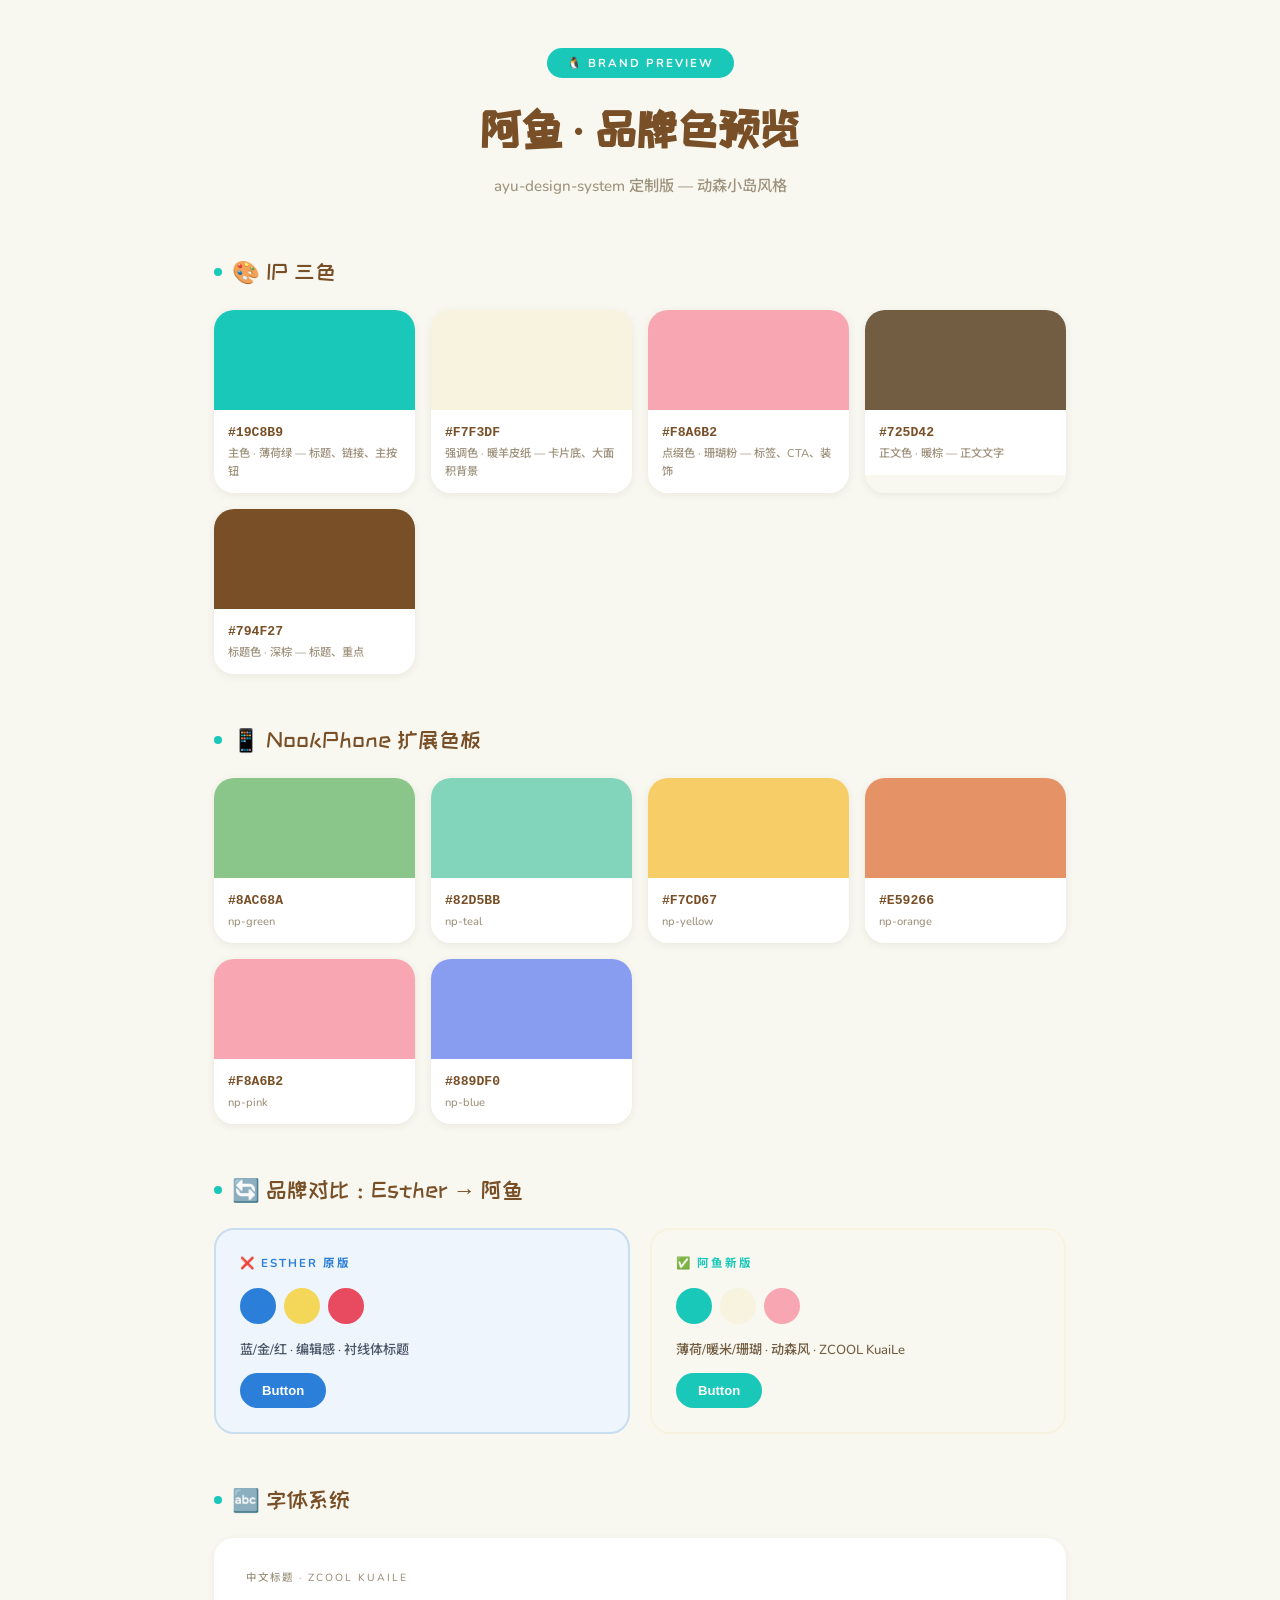
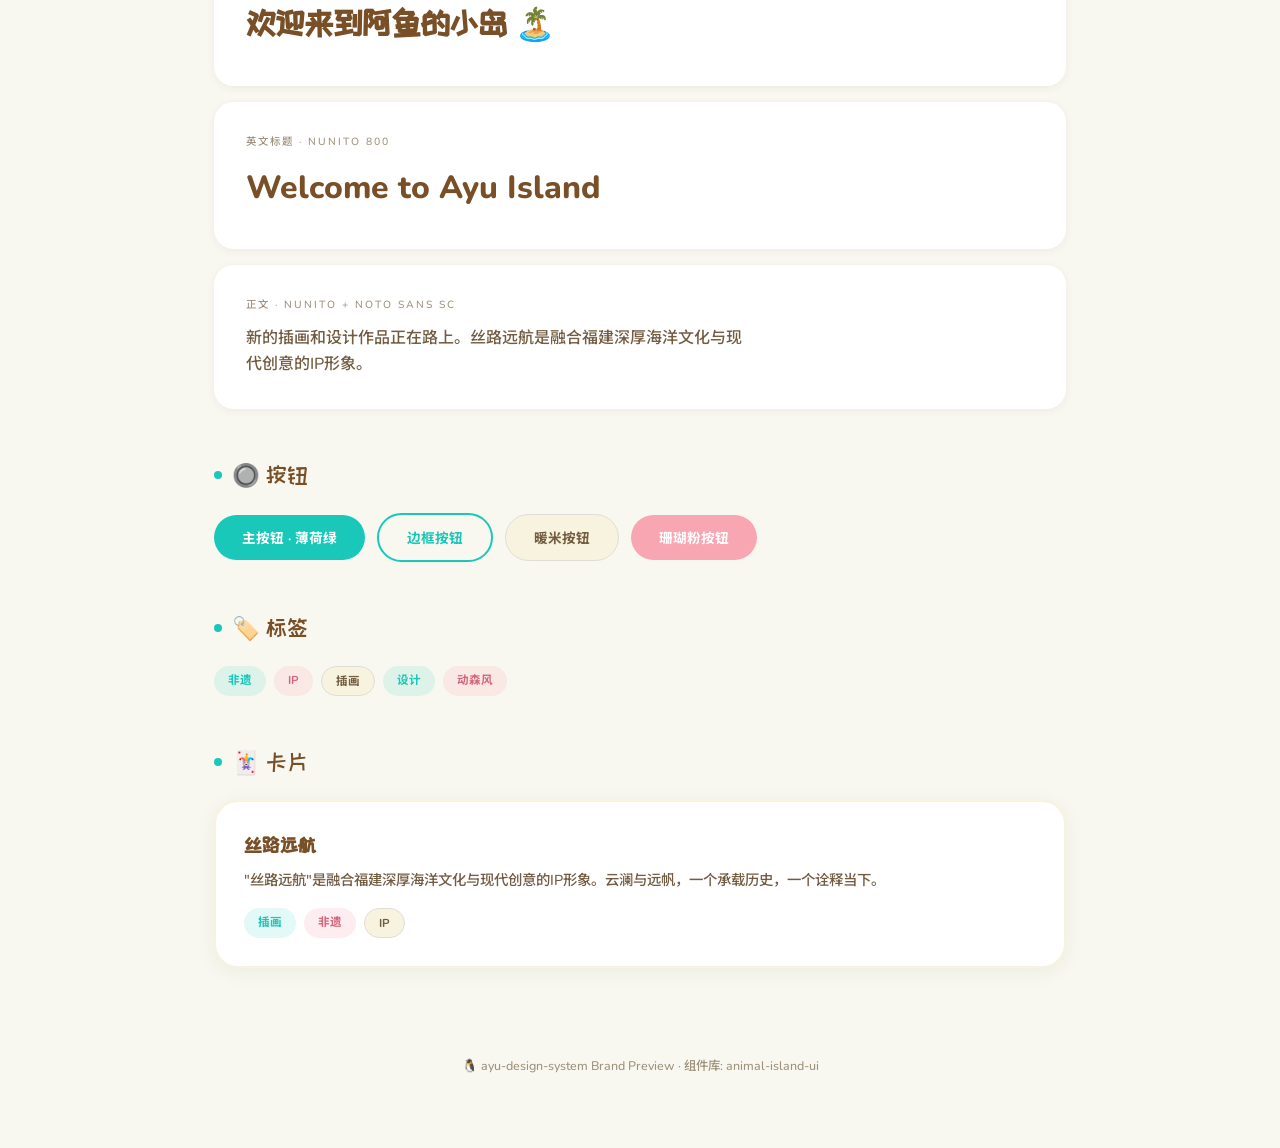
==== ayu-brand-preview/index.html @ a0981535 "ayu brand preview" ====
<!DOCTYPE html>
<html lang="zh-CN">
<head>
<meta charset="UTF-8">
<meta name="viewport" content="width=device-width, initial-scale=1.0">
<title>阿鱼 Brand Preview — 品牌色预览</title>
<style>
@import url('https://fonts.googleapis.com/css2?family=Nunito:wght@400;600;700;800;900&family=Noto+Sans+SC:wght@400;500;700&family=ZCOOL+KuaiLe&display=swap');

* { margin: 0; padding: 0; box-sizing: border-box; }

:root {
  --ayu-mint: #19c8b9;
  --ayu-warm: #f7f3df;
  --ayu-coral: #f8a6b2;
  --ayu-ink: #725d42;
  --ayu-dark: #794f27;
  --ayu-muted: #9f927d;
  --ayu-bg: #f8f8f0;
  
  --np-green: #8ac68a;
  --np-teal: #82d5bb;
  --np-yellow: #f7cd67;
  --np-orange: #e59266;
  --np-pink: #f8a6b2;
  --np-blue: #889df0;
}

body {
  font-family: Nunito, 'Noto Sans SC', sans-serif;
  background: var(--ayu-bg);
  color: var(--ayu-ink);
  font-weight: 500;
  line-height: 1.6;
}

.container {
  max-width: 900px;
  margin: 0 auto;
  padding: 48px 24px;
}

/* Header */
.preview-header {
  text-align: center;
  margin-bottom: 56px;
}
.preview-badge {
  display: inline-block;
  background: var(--ayu-mint);
  color: #fff;
  font-size: 0.72rem;
  font-weight: 700;
  letter-spacing: 2px;
  padding: 6px 20px;
  border-radius: 50px;
  margin-bottom: 16px;
}
.preview-header h1 {
  font-family: 'ZCOOL KuaiLe', cursive;
  font-size: clamp(2rem, 5vw, 2.8rem);
  color: var(--ayu-dark);
  margin-bottom: 8px;
}
.preview-header .sub {
  font-size: 0.95rem;
  color: var(--ayu-muted);
}

/* Section */
.section {
  margin-bottom: 48px;
}
.section-title {
  font-family: 'ZCOOL KuaiLe', cursive;
  font-size: 1.4rem;
  color: var(--ayu-dark);
  margin-bottom: 20px;
  display: flex;
  align-items: center;
  gap: 10px;
}
.section-title::before {
  content: '';
  display: inline-block;
  width: 8px; height: 8px;
  background: var(--ayu-mint);
  border-radius: 50%;
}

/* Color Swatches */
.swatch-grid {
  display: grid;
  grid-template-columns: repeat(auto-fill, minmax(180px, 1fr));
  gap: 16px;
}
.swatch {
  border-radius: 20px;
  overflow: hidden;
  box-shadow: 0 2px 8px rgba(61,52,40,0.08);
}
.swatch-color {
  height: 100px;
  display: flex;
  align-items: flex-end;
  padding: 14px;
}
.swatch-info {
  background: #fff;
  padding: 12px 14px;
  font-size: 0.78rem;
}
.swatch-info .hex {
  font-weight: 700;
  font-family: 'Fira Code', monospace;
  font-size: 0.82rem;
  color: var(--ayu-dark);
}
.swatch-info .role {
  color: var(--ayu-muted);
  font-size: 0.7rem;
  margin-top: 2px;
}

/* Typography */
.type-sample {
  background: #fff;
  border-radius: 20px;
  padding: 32px;
  box-shadow: 0 2px 8px rgba(61,52,40,0.06);
  margin-bottom: 16px;
}
.type-sample h2 {
  font-family: 'ZCOOL KuaiLe', cursive;
  font-size: 2rem;
  color: var(--ayu-dark);
  margin-bottom: 4px;
}
.type-sample .label {
  font-size: 0.65rem;
  color: var(--ayu-muted);
  letter-spacing: 2px;
  text-transform: uppercase;
  margin-bottom: 12px;
}
.type-sample p {
  font-size: 1rem;
  color: var(--ayu-ink);
  max-width: 500px;
}

/* Buttons */
.btn-row {
  display: flex;
  flex-wrap: wrap;
  gap: 12px;
  align-items: center;
}
.btn {
  font-family: Nunito, 'Noto Sans SC', sans-serif;
  font-size: 0.85rem;
  font-weight: 700;
  padding: 12px 28px;
  border-radius: 50px;
  border: none;
  cursor: pointer;
  transition: all 0.2s;
}
.btn-primary {
  background: var(--ayu-mint);
  color: #fff;
}
.btn-primary:hover { background: #15b5a7; transform: translateY(-1px); box-shadow: 0 4px 12px rgba(25,200,185,0.3); }
.btn-outline {
  background: transparent;
  border: 2px solid var(--ayu-mint);
  color: var(--ayu-mint);
}
.btn-outline:hover { background: var(--ayu-mint); color: #fff; }
.btn-warm {
  background: var(--ayu-warm);
  color: var(--ayu-ink);
  border: 1.5px solid #e0ddd8;
}
.btn-coral {
  background: var(--ayu-coral);
  color: #fff;
}

/* Tags */
.tag-row {
  display: flex; flex-wrap: wrap; gap: 8px;
}
.tag {
  font-size: 0.72rem;
  font-weight: 700;
  padding: 5px 14px;
  border-radius: 50px;
}
.tag-mint { background: rgba(25,200,185,0.12); color: var(--ayu-mint); }
.tag-coral { background: rgba(248,166,178,0.2); color: #d4687a; }
.tag-warm { background: var(--ayu-warm); color: var(--ayu-ink); border: 1px solid #e0ddd8; }

/* Card */
.demo-card {
  background: #fff;
  border-radius: 24px;
  padding: 28px;
  box-shadow: 0 4px 20px rgba(61,52,40,0.06);
  border: 2px solid var(--ayu-warm);
}
.demo-card h3 {
  font-family: 'ZCOOL KuaiLe', cursive;
  font-size: 1.2rem;
  color: var(--ayu-dark);
  margin-bottom: 8px;
}
.demo-card p {
  font-size: 0.9rem;
  color: var(--ayu-ink);
  margin-bottom: 16px;
}

/* Comparison: Old vs New */
.compare-grid {
  display: grid;
  grid-template-columns: 1fr 1fr;
  gap: 20px;
}
.compare-col {
  border-radius: 20px;
  padding: 24px;
}
.compare-old {
  background: #eef5fc;
  border: 2px solid #c8ddf0;
}
.compare-new {
  background: var(--ayu-bg);
  border: 2px solid var(--ayu-warm);
}
.compare-col h4 {
  font-size: 0.72rem;
  letter-spacing: 2px;
  text-transform: uppercase;
  margin-bottom: 16px;
}
.compare-old h4 { color: #2B7FD8; }
.compare-new h4 { color: var(--ayu-mint); }

.compare-swatch {
  display: flex; gap: 8px; margin-bottom: 16px;
}
.compare-swatch span {
  width: 36px; height: 36px; border-radius: 50%;
}
.compare-btn {
  padding: 10px 22px;
  border-radius: 50px;
  border: none;
  font-weight: 700;
  font-size: 0.82rem;
  cursor: pointer;
}

/* Footer */
.preview-footer {
  text-align: center;
  margin-top: 64px;
  padding: 24px;
  color: var(--ayu-muted);
  font-size: 0.78rem;
}
</style>
</head>
<body>

<div class="container">

  <!-- Header -->
  <div class="preview-header">
    <div class="preview-badge">🐧 BRAND PREVIEW</div>
    <h1>阿鱼 · 品牌色预览</h1>
    <p class="sub">ayu-design-system 定制版 — 动森小岛风格</p>
  </div>

  <!-- ===== 1. 品牌三色 ===== -->
  <div class="section">
    <div class="section-title">🎨 IP 三色</div>
    <div class="swatch-grid">
      <div class="swatch">
        <div class="swatch-color" style="background:#19c8b9;"></div>
        <div class="swatch-info">
          <div class="hex">#19C8B9</div>
          <div class="role">主色 · 薄荷绿 — 标题、链接、主按钮</div>
        </div>
      </div>
      <div class="swatch">
        <div class="swatch-color" style="background:#f7f3df;"></div>
        <div class="swatch-info">
          <div class="hex">#F7F3DF</div>
          <div class="role">强调色 · 暖羊皮纸 — 卡片底、大面积背景</div>
        </div>
      </div>
      <div class="swatch">
        <div class="swatch-color" style="background:#f8a6b2;"></div>
        <div class="swatch-info">
          <div class="hex">#F8A6B2</div>
          <div class="role">点缀色 · 珊瑚粉 — 标签、CTA、装饰</div>
        </div>
      </div>
      <div class="swatch">
        <div class="swatch-color" style="background:#725d42;"></div>
        <div class="swatch-info">
          <div class="hex">#725D42</div>
          <div class="role">正文色 · 暖棕 — 正文文字</div>
        </div>
      </div>
      <div class="swatch">
        <div class="swatch-color" style="background:#794f27;"></div>
        <div class="swatch-info">
          <div class="hex">#794F27</div>
          <div class="role">标题色 · 深棕 — 标题、重点</div>
        </div>
      </div>
    </div>
  </div>

  <!-- ===== 2. NookPhone 扩展色 ===== -->
  <div class="section">
    <div class="section-title">📱 NookPhone 扩展色板</div>
    <div class="swatch-grid">
      <div class="swatch"><div class="swatch-color" style="background:#8ac68a;"></div><div class="swatch-info"><div class="hex">#8AC68A</div><div class="role">np-green</div></div></div>
      <div class="swatch"><div class="swatch-color" style="background:#82d5bb;"></div><div class="swatch-info"><div class="hex">#82D5BB</div><div class="role">np-teal</div></div></div>
      <div class="swatch"><div class="swatch-color" style="background:#f7cd67;"></div><div class="swatch-info"><div class="hex">#F7CD67</div><div class="role">np-yellow</div></div></div>
      <div class="swatch"><div class="swatch-color" style="background:#e59266;"></div><div class="swatch-info"><div class="hex">#E59266</div><div class="role">np-orange</div></div></div>
      <div class="swatch"><div class="swatch-color" style="background:#f8a6b2;"></div><div class="swatch-info"><div class="hex">#F8A6B2</div><div class="role">np-pink</div></div></div>
      <div class="swatch"><div class="swatch-color" style="background:#889df0;"></div><div class="swatch-info"><div class="hex">#889DF0</div><div class="role">np-blue</div></div></div>
    </div>
  </div>

  <!-- ===== 3. 对比：旧 vs 新 ===== -->
  <div class="section">
    <div class="section-title">🔄 品牌对比：Esther → 阿鱼</div>
    <div class="compare-grid">
      <div class="compare-col compare-old">
        <h4>❌ Esther 原版</h4>
        <div class="compare-swatch">
          <span style="background:#2B7FD8;"></span>
          <span style="background:#F4D758;"></span>
          <span style="background:#E84A5F;"></span>
        </div>
        <p style="font-size:0.82rem;color:#4A5568;margin-bottom:12px;">蓝/金/红 · 编辑感 · 衬线体标题</p>
        <button class="compare-btn" style="background:#2B7FD8;color:#fff;">Button</button>
      </div>
      <div class="compare-col compare-new">
        <h4>✅ 阿鱼新版</h4>
        <div class="compare-swatch">
          <span style="background:#19c8b9;"></span>
          <span style="background:#f7f3df;"></span>
          <span style="background:#f8a6b2;"></span>
        </div>
        <p style="font-size:0.82rem;color:var(--ayu-ink);margin-bottom:12px;">薄荷/暖米/珊瑚 · 动森风 · ZCOOL KuaiLe</p>
        <button class="compare-btn" style="background:var(--ayu-mint);color:#fff;">Button</button>
      </div>
    </div>
  </div>

  <!-- ===== 4. 字体 ===== -->
  <div class="section">
    <div class="section-title">🔤 字体系统</div>
    <div class="type-sample">
      <div class="label">中文标题 · ZCOOL KuaiLe</div>
      <h2>欢迎来到阿鱼的小岛 🏝️</h2>
    </div>
    <div class="type-sample">
      <div class="label">英文标题 · Nunito 800</div>
      <h2 style="font-family:Nunito,sans-serif;font-weight:800;">Welcome to Ayu Island</h2>
    </div>
    <div class="type-sample">
      <div class="label">正文 · Nunito + Noto Sans SC</div>
      <p>新的插画和设计作品正在路上。丝路远航是融合福建深厚海洋文化与现代创意的IP形象。</p>
    </div>
  </div>

  <!-- ===== 5. 按钮组件 ===== -->
  <div class="section">
    <div class="section-title">🔘 按钮</div>
    <div class="btn-row">
      <button class="btn btn-primary">主按钮 · 薄荷绿</button>
      <button class="btn btn-outline">边框按钮</button>
      <button class="btn btn-warm">暖米按钮</button>
      <button class="btn btn-coral">珊瑚粉按钮</button>
    </div>
  </div>

  <!-- ===== 6. 标签 ===== -->
  <div class="section">
    <div class="section-title">🏷️ 标签</div>
    <div class="tag-row">
      <span class="tag tag-mint">非遗</span>
      <span class="tag tag-coral">IP</span>
      <span class="tag tag-warm">插画</span>
      <span class="tag tag-mint">设计</span>
      <span class="tag tag-coral">动森风</span>
    </div>
  </div>

  <!-- ===== 7. 卡片示例 ===== -->
  <div class="section">
    <div class="section-title">🃏 卡片</div>
    <div class="demo-card">
      <h3>丝路远航</h3>
      <p>"丝路远航"是融合福建深厚海洋文化与现代创意的IP形象。云澜与远帆，一个承载历史，一个诠释当下。</p>
      <div class="tag-row">
        <span class="tag tag-mint">插画</span>
        <span class="tag tag-coral">非遗</span>
        <span class="tag tag-warm">IP</span>
      </div>
    </div>
  </div>

  <div class="preview-footer">
    🐧 ayu-design-system Brand Preview · 组件库: animal-island-ui
  </div>
</div>

</body>
</html>
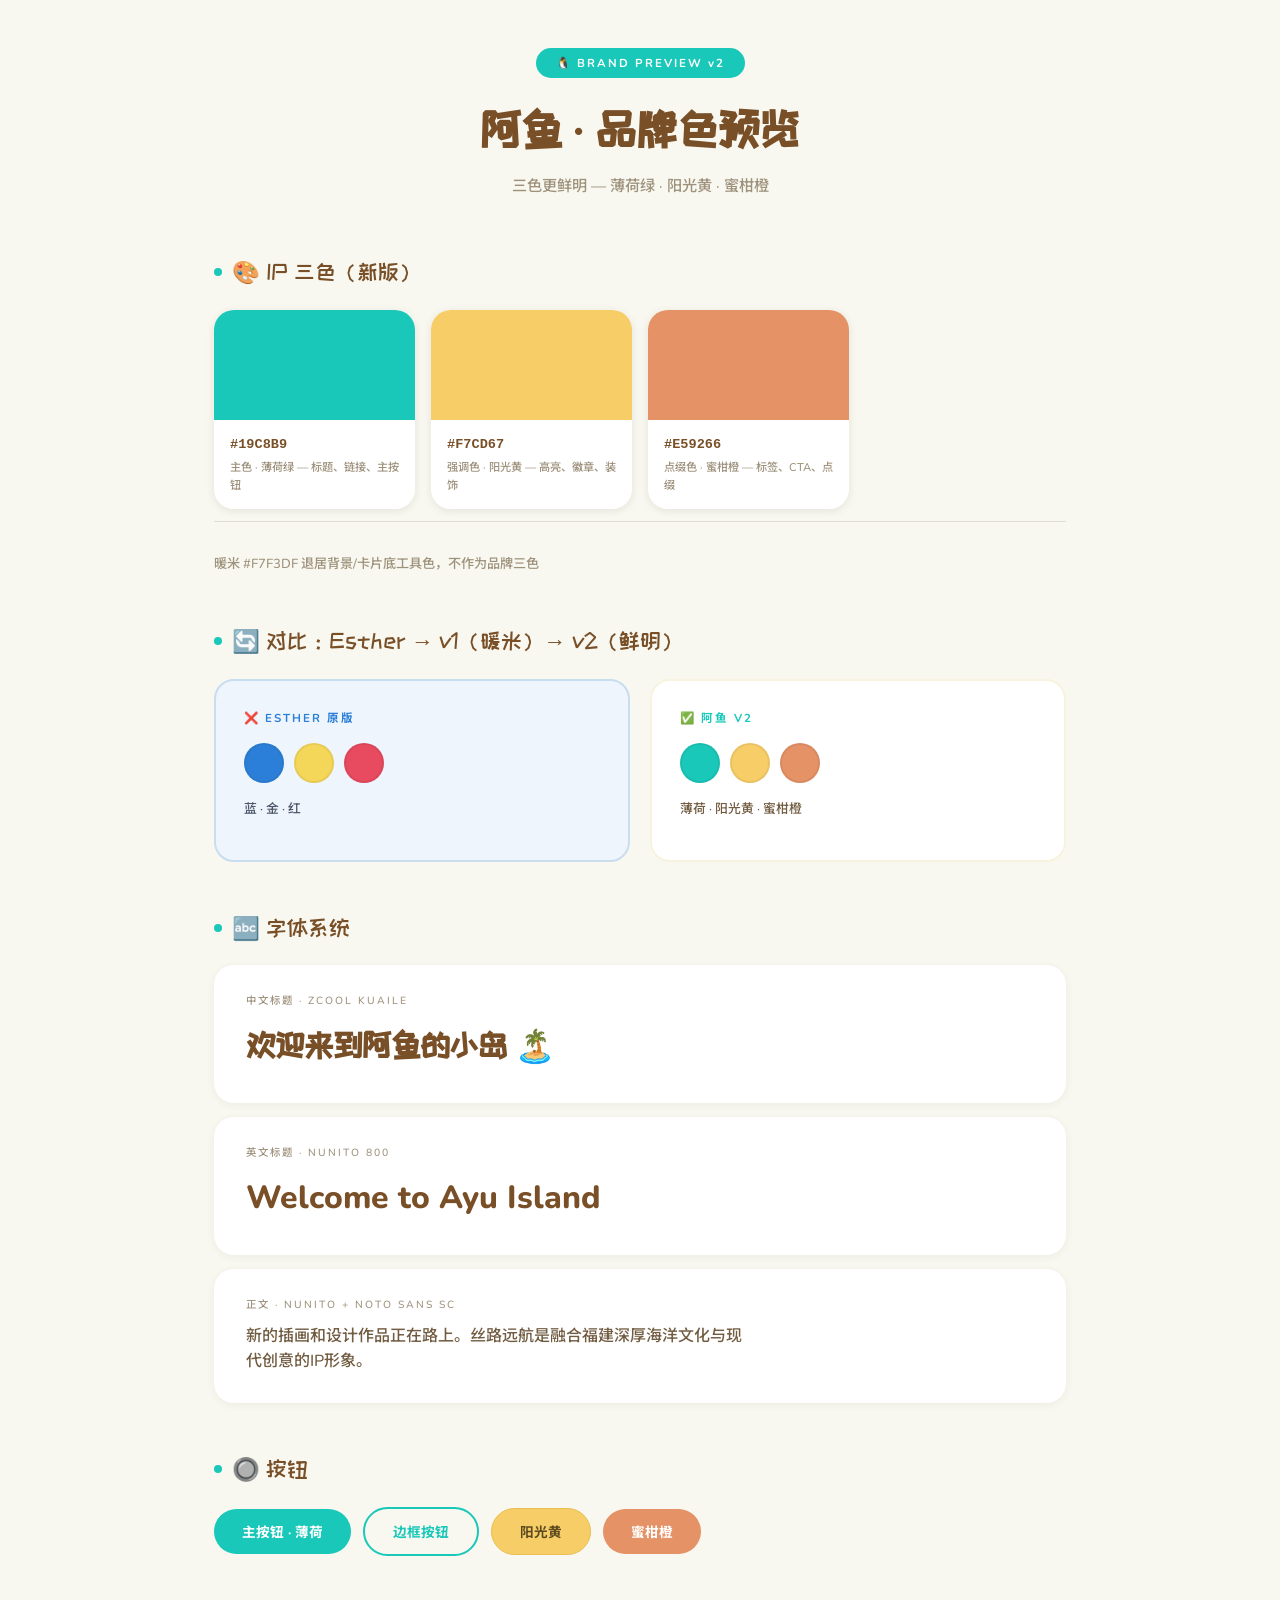
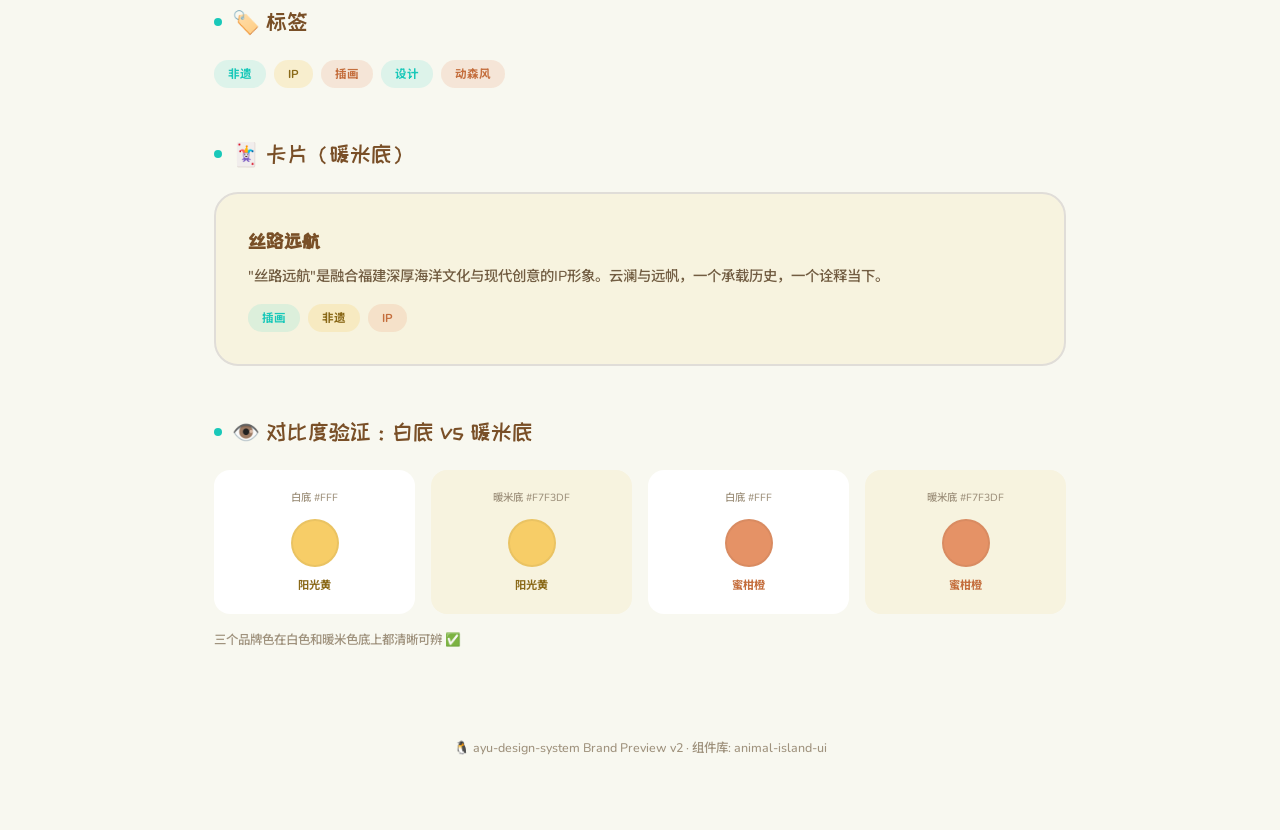
==== commit e1c8473d: "ayu brand preview v2 - bolder palette" ====
--- a/ayu-brand-preview/index.html
+++ b/ayu-brand-preview/index.html
@@ -3,290 +3,103 @@
 <head>
 <meta charset="UTF-8">
 <meta name="viewport" content="width=device-width, initial-scale=1.0">
-<title>阿鱼 Brand Preview — 品牌色预览</title>
+<title>阿鱼 Brand Preview v2 — 品牌色预览</title>
 <style>
 @import url('https://fonts.googleapis.com/css2?family=Nunito:wght@400;600;700;800;900&family=Noto+Sans+SC:wght@400;500;700&family=ZCOOL+KuaiLe&display=swap');
 
 * { margin: 0; padding: 0; box-sizing: border-box; }
-
-:root {
-  --ayu-mint: #19c8b9;
-  --ayu-warm: #f7f3df;
-  --ayu-coral: #f8a6b2;
-  --ayu-ink: #725d42;
-  --ayu-dark: #794f27;
-  --ayu-muted: #9f927d;
-  --ayu-bg: #f8f8f0;
-  
-  --np-green: #8ac68a;
-  --np-teal: #82d5bb;
-  --np-yellow: #f7cd67;
-  --np-orange: #e59266;
-  --np-pink: #f8a6b2;
-  --np-blue: #889df0;
-}
-
 body {
   font-family: Nunito, 'Noto Sans SC', sans-serif;
-  background: var(--ayu-bg);
-  color: var(--ayu-ink);
+  background: #f8f8f0;
+  color: #725d42;
   font-weight: 500;
   line-height: 1.6;
 }
-
-.container {
-  max-width: 900px;
-  margin: 0 auto;
-  padding: 48px 24px;
-}
-
-/* Header */
-.preview-header {
-  text-align: center;
-  margin-bottom: 56px;
-}
-.preview-badge {
-  display: inline-block;
-  background: var(--ayu-mint);
-  color: #fff;
-  font-size: 0.72rem;
-  font-weight: 700;
-  letter-spacing: 2px;
-  padding: 6px 20px;
-  border-radius: 50px;
-  margin-bottom: 16px;
-}
-.preview-header h1 {
-  font-family: 'ZCOOL KuaiLe', cursive;
-  font-size: clamp(2rem, 5vw, 2.8rem);
-  color: var(--ayu-dark);
-  margin-bottom: 8px;
-}
-.preview-header .sub {
-  font-size: 0.95rem;
-  color: var(--ayu-muted);
-}
-
-/* Section */
-.section {
-  margin-bottom: 48px;
-}
-.section-title {
-  font-family: 'ZCOOL KuaiLe', cursive;
-  font-size: 1.4rem;
-  color: var(--ayu-dark);
-  margin-bottom: 20px;
-  display: flex;
-  align-items: center;
-  gap: 10px;
-}
-.section-title::before {
-  content: '';
-  display: inline-block;
-  width: 8px; height: 8px;
-  background: var(--ayu-mint);
-  border-radius: 50%;
-}
-
-/* Color Swatches */
-.swatch-grid {
-  display: grid;
-  grid-template-columns: repeat(auto-fill, minmax(180px, 1fr));
-  gap: 16px;
-}
-.swatch {
-  border-radius: 20px;
-  overflow: hidden;
-  box-shadow: 0 2px 8px rgba(61,52,40,0.08);
-}
-.swatch-color {
-  height: 100px;
-  display: flex;
-  align-items: flex-end;
-  padding: 14px;
-}
-.swatch-info {
-  background: #fff;
-  padding: 12px 14px;
-  font-size: 0.78rem;
-}
-.swatch-info .hex {
-  font-weight: 700;
-  font-family: 'Fira Code', monospace;
-  font-size: 0.82rem;
-  color: var(--ayu-dark);
-}
-.swatch-info .role {
-  color: var(--ayu-muted);
-  font-size: 0.7rem;
-  margin-top: 2px;
-}
+.container { max-width: 900px; margin: 0 auto; padding: 48px 24px; }
+
+.preview-header { text-align: center; margin-bottom: 56px; }
+.preview-badge { display: inline-block; background: #19c8b9; color: #fff; font-size: 0.72rem; font-weight: 700; letter-spacing: 2px; padding: 6px 20px; border-radius: 50px; margin-bottom: 16px; }
+.preview-header h1 { font-family: 'ZCOOL KuaiLe', cursive; font-size: clamp(2rem, 5vw, 2.8rem); color: #794f27; margin-bottom: 8px; }
+.preview-header .sub { font-size: 0.95rem; color: #9f927d; }
+
+.section { margin-bottom: 48px; }
+.section-title { font-family: 'ZCOOL KuaiLe', cursive; font-size: 1.4rem; color: #794f27; margin-bottom: 20px; display: flex; align-items: center; gap: 10px; }
+.section-title::before { content: ''; display: inline-block; width: 8px; height: 8px; background: #19c8b9; border-radius: 50%; }
+
+/* Swatches */
+.swatch-grid { display: grid; grid-template-columns: repeat(auto-fill, minmax(200px, 1fr)); gap: 16px; }
+.swatch { border-radius: 20px; overflow: hidden; box-shadow: 0 2px 8px rgba(61,52,40,0.1); }
+.swatch-color { height: 110px; display: flex; align-items: flex-end; padding: 14px; }
+.swatch-info { background: #fff; padding: 14px 16px; font-size: 0.8rem; }
+.swatch-info .hex { font-weight: 700; font-family: monospace; font-size: 0.85rem; color: #794f27; }
+.swatch-info .role { color: #9f927d; font-size: 0.7rem; margin-top: 3px; }
+
+/* Compare */
+.compare-grid { display: grid; grid-template-columns: 1fr 1fr; gap: 20px; }
+.compare-col { border-radius: 20px; padding: 28px; }
+.compare-old { background: #eef5fc; border: 2px solid #c8ddf0; }
+.compare-new { background: #fff; border: 2px solid #e0ddd8; box-shadow: 0 4px 16px rgba(61,52,40,0.08); }
+.compare-col h4 { font-size: 0.72rem; letter-spacing: 2px; text-transform: uppercase; margin-bottom: 16px; }
+.compare-old h4 { color: #2B7FD8; }
+.compare-new h4 { color: #19c8b9; }
+.compare-swatch { display: flex; gap: 10px; margin-bottom: 16px; }
+.compare-swatch span { width: 40px; height: 40px; border-radius: 50%; border: 2px solid rgba(0,0,0,0.06); }
+.compare-btn { padding: 10px 24px; border-radius: 50px; border: none; font-weight: 700; font-size: 0.82rem; cursor: pointer; }
 
 /* Typography */
-.type-sample {
-  background: #fff;
-  border-radius: 20px;
-  padding: 32px;
-  box-shadow: 0 2px 8px rgba(61,52,40,0.06);
-  margin-bottom: 16px;
-}
-.type-sample h2 {
-  font-family: 'ZCOOL KuaiLe', cursive;
-  font-size: 2rem;
-  color: var(--ayu-dark);
-  margin-bottom: 4px;
-}
-.type-sample .label {
-  font-size: 0.65rem;
-  color: var(--ayu-muted);
-  letter-spacing: 2px;
-  text-transform: uppercase;
-  margin-bottom: 12px;
-}
-.type-sample p {
-  font-size: 1rem;
-  color: var(--ayu-ink);
-  max-width: 500px;
-}
+.type-sample { background: #fff; border-radius: 20px; padding: 28px 32px; box-shadow: 0 2px 8px rgba(61,52,40,0.06); margin-bottom: 14px; }
+.type-sample .label { font-size: 0.65rem; color: #9f927d; letter-spacing: 2px; text-transform: uppercase; margin-bottom: 10px; }
+.type-sample h2 { font-family: 'ZCOOL KuaiLe', cursive; font-size: 2rem; color: #794f27; margin-bottom: 4px; }
+.type-sample p { font-size: 1rem; color: #725d42; max-width: 500px; }
 
 /* Buttons */
-.btn-row {
-  display: flex;
-  flex-wrap: wrap;
-  gap: 12px;
-  align-items: center;
-}
-.btn {
-  font-family: Nunito, 'Noto Sans SC', sans-serif;
-  font-size: 0.85rem;
-  font-weight: 700;
-  padding: 12px 28px;
-  border-radius: 50px;
-  border: none;
-  cursor: pointer;
-  transition: all 0.2s;
-}
-.btn-primary {
-  background: var(--ayu-mint);
-  color: #fff;
-}
-.btn-primary:hover { background: #15b5a7; transform: translateY(-1px); box-shadow: 0 4px 12px rgba(25,200,185,0.3); }
-.btn-outline {
-  background: transparent;
-  border: 2px solid var(--ayu-mint);
-  color: var(--ayu-mint);
-}
-.btn-outline:hover { background: var(--ayu-mint); color: #fff; }
-.btn-warm {
-  background: var(--ayu-warm);
-  color: var(--ayu-ink);
-  border: 1.5px solid #e0ddd8;
-}
-.btn-coral {
-  background: var(--ayu-coral);
-  color: #fff;
-}
+.btn-row { display: flex; flex-wrap: wrap; gap: 12px; align-items: center; }
+.btn { font-family: Nunito, 'Noto Sans SC', sans-serif; font-size: 0.85rem; font-weight: 700; padding: 12px 28px; border-radius: 50px; border: none; cursor: pointer; transition: all 0.2s; }
+.btn-mint { background: #19c8b9; color: #fff; }
+.btn-mint:hover { background: #15b5a7; transform: translateY(-1px); box-shadow: 0 4px 12px rgba(25,200,185,0.3); }
+.btn-outline { background: transparent; border: 2px solid #19c8b9; color: #19c8b9; }
+.btn-outline:hover { background: #19c8b9; color: #fff; }
+.btn-yellow { background: #f7cd67; color: #5c4a1f; border: 1.5px solid #e8be50; }
+.btn-yellow:hover { background: #f0c040; }
+.btn-orange { background: #e59266; color: #fff; }
+.btn-orange:hover { background: #d97f52; }
 
 /* Tags */
-.tag-row {
-  display: flex; flex-wrap: wrap; gap: 8px;
-}
-.tag {
-  font-size: 0.72rem;
-  font-weight: 700;
-  padding: 5px 14px;
-  border-radius: 50px;
-}
-.tag-mint { background: rgba(25,200,185,0.12); color: var(--ayu-mint); }
-.tag-coral { background: rgba(248,166,178,0.2); color: #d4687a; }
-.tag-warm { background: var(--ayu-warm); color: var(--ayu-ink); border: 1px solid #e0ddd8; }
+.tag-row { display: flex; flex-wrap: wrap; gap: 8px; }
+.tag { font-size: 0.72rem; font-weight: 700; padding: 5px 14px; border-radius: 50px; }
+.tag-mint { background: rgba(25,200,185,0.12); color: #19c8b9; }
+.tag-yellow { background: rgba(247,205,103,0.25); color: #8a6918; }
+.tag-orange { background: rgba(229,146,102,0.18); color: #c46e3d; }
 
 /* Card */
-.demo-card {
-  background: #fff;
-  border-radius: 24px;
-  padding: 28px;
-  box-shadow: 0 4px 20px rgba(61,52,40,0.06);
-  border: 2px solid var(--ayu-warm);
-}
-.demo-card h3 {
-  font-family: 'ZCOOL KuaiLe', cursive;
-  font-size: 1.2rem;
-  color: var(--ayu-dark);
-  margin-bottom: 8px;
-}
-.demo-card p {
-  font-size: 0.9rem;
-  color: var(--ayu-ink);
-  margin-bottom: 16px;
-}
-
-/* Comparison: Old vs New */
-.compare-grid {
-  display: grid;
-  grid-template-columns: 1fr 1fr;
-  gap: 20px;
-}
-.compare-col {
-  border-radius: 20px;
-  padding: 24px;
-}
-.compare-old {
-  background: #eef5fc;
-  border: 2px solid #c8ddf0;
-}
-.compare-new {
-  background: var(--ayu-bg);
-  border: 2px solid var(--ayu-warm);
-}
-.compare-col h4 {
-  font-size: 0.72rem;
-  letter-spacing: 2px;
-  text-transform: uppercase;
-  margin-bottom: 16px;
-}
-.compare-old h4 { color: #2B7FD8; }
-.compare-new h4 { color: var(--ayu-mint); }
-
-.compare-swatch {
-  display: flex; gap: 8px; margin-bottom: 16px;
-}
-.compare-swatch span {
-  width: 36px; height: 36px; border-radius: 50%;
-}
-.compare-btn {
-  padding: 10px 22px;
-  border-radius: 50px;
-  border: none;
-  font-weight: 700;
-  font-size: 0.82rem;
-  cursor: pointer;
-}
-
-/* Footer */
-.preview-footer {
-  text-align: center;
-  margin-top: 64px;
-  padding: 24px;
-  color: var(--ayu-muted);
-  font-size: 0.78rem;
-}
+.demo-card { background: #f7f3df; border-radius: 24px; padding: 32px; border: 2px solid #e0ddd8; }
+.demo-card h3 { font-family: 'ZCOOL KuaiLe', cursive; font-size: 1.2rem; color: #794f27; margin-bottom: 8px; }
+.demo-card p { font-size: 0.9rem; color: #725d42; margin-bottom: 16px; }
+
+.preview-footer { text-align: center; margin-top: 64px; padding: 24px; color: #9f927d; font-size: 0.78rem; }
+
+/* Visual divider */
+.spacer { height: 1px; background: #e0ddd8; margin: 12px 0 32px; }
+
+/* Color contrast demo - show on white bg vs on card bg */
+.contrast-row { display: flex; gap: 16px; flex-wrap: wrap; }
+.contrast-block { flex: 1; min-width: 160px; padding: 20px; border-radius: 16px; text-align: center; }
+.contrast-block .dot { width: 48px; height: 48px; border-radius: 50%; margin: 0 auto 10px; border: 2px solid rgba(0,0,0,0.05); }
+.contrast-block .label { font-size: 0.7rem; font-weight: 700; }
 </style>
 </head>
 <body>
 
 <div class="container">
-
-  <!-- Header -->
   <div class="preview-header">
-    <div class="preview-badge">🐧 BRAND PREVIEW</div>
+    <div class="preview-badge">🐧 BRAND PREVIEW v2</div>
     <h1>阿鱼 · 品牌色预览</h1>
-    <p class="sub">ayu-design-system 定制版 — 动森小岛风格</p>
+    <p class="sub">三色更鲜明 — 薄荷绿 · 阳光黄 · 蜜柑橙</p>
   </div>
 
   <!-- ===== 1. 品牌三色 ===== -->
   <div class="section">
-    <div class="section-title">🎨 IP 三色</div>
+    <div class="section-title">🎨 IP 三色（新版）</div>
     <div class="swatch-grid">
       <div class="swatch">
         <div class="swatch-color" style="background:#19c8b9;"></div>
@@ -296,52 +109,27 @@
         </div>
       </div>
       <div class="swatch">
-        <div class="swatch-color" style="background:#f7f3df;"></div>
+        <div class="swatch-color" style="background:#f7cd67;"></div>
         <div class="swatch-info">
-          <div class="hex">#F7F3DF</div>
-          <div class="role">强调色 · 暖羊皮纸 — 卡片底、大面积背景</div>
+          <div class="hex">#F7CD67</div>
+          <div class="role">强调色 · 阳光黄 — 高亮、徽章、装饰</div>
         </div>
       </div>
       <div class="swatch">
-        <div class="swatch-color" style="background:#f8a6b2;"></div>
+        <div class="swatch-color" style="background:#e59266;"></div>
         <div class="swatch-info">
-          <div class="hex">#F8A6B2</div>
-          <div class="role">点缀色 · 珊瑚粉 — 标签、CTA、装饰</div>
-        </div>
-      </div>
-      <div class="swatch">
-        <div class="swatch-color" style="background:#725d42;"></div>
-        <div class="swatch-info">
-          <div class="hex">#725D42</div>
-          <div class="role">正文色 · 暖棕 — 正文文字</div>
-        </div>
-      </div>
-      <div class="swatch">
-        <div class="swatch-color" style="background:#794f27;"></div>
-        <div class="swatch-info">
-          <div class="hex">#794F27</div>
-          <div class="role">标题色 · 深棕 — 标题、重点</div>
-        </div>
-      </div>
-    </div>
-  </div>
-
-  <!-- ===== 2. NookPhone 扩展色 ===== -->
-  <div class="section">
-    <div class="section-title">📱 NookPhone 扩展色板</div>
-    <div class="swatch-grid">
-      <div class="swatch"><div class="swatch-color" style="background:#8ac68a;"></div><div class="swatch-info"><div class="hex">#8AC68A</div><div class="role">np-green</div></div></div>
-      <div class="swatch"><div class="swatch-color" style="background:#82d5bb;"></div><div class="swatch-info"><div class="hex">#82D5BB</div><div class="role">np-teal</div></div></div>
-      <div class="swatch"><div class="swatch-color" style="background:#f7cd67;"></div><div class="swatch-info"><div class="hex">#F7CD67</div><div class="role">np-yellow</div></div></div>
-      <div class="swatch"><div class="swatch-color" style="background:#e59266;"></div><div class="swatch-info"><div class="hex">#E59266</div><div class="role">np-orange</div></div></div>
-      <div class="swatch"><div class="swatch-color" style="background:#f8a6b2;"></div><div class="swatch-info"><div class="hex">#F8A6B2</div><div class="role">np-pink</div></div></div>
-      <div class="swatch"><div class="swatch-color" style="background:#889df0;"></div><div class="swatch-info"><div class="hex">#889DF0</div><div class="role">np-blue</div></div></div>
-    </div>
-  </div>
-
-  <!-- ===== 3. 对比：旧 vs 新 ===== -->
-  <div class="section">
-    <div class="section-title">🔄 品牌对比：Esther → 阿鱼</div>
+          <div class="hex">#E59266</div>
+          <div class="role">点缀色 · 蜜柑橙 — 标签、CTA、点缀</div>
+        </div>
+      </div>
+    </div>
+    <div class="spacer"></div>
+    <p style="font-size:0.82rem;color:#9f927d;">暖米 #F7F3DF 退居背景/卡片底工具色，不作为品牌三色</p>
+  </div>
+
+  <!-- ===== 2. 对比 ===== -->
+  <div class="section">
+    <div class="section-title">🔄 对比：Esther → v1（暖米）→ v2（鲜明）</div>
     <div class="compare-grid">
       <div class="compare-col compare-old">
         <h4>❌ Esther 原版</h4>
@@ -350,23 +138,21 @@
           <span style="background:#F4D758;"></span>
           <span style="background:#E84A5F;"></span>
         </div>
-        <p style="font-size:0.82rem;color:#4A5568;margin-bottom:12px;">蓝/金/红 · 编辑感 · 衬线体标题</p>
-        <button class="compare-btn" style="background:#2B7FD8;color:#fff;">Button</button>
-      </div>
-      <div class="compare-col compare-new">
-        <h4>✅ 阿鱼新版</h4>
+        <p style="font-size:0.8rem;color:#4A5568;margin-bottom:12px;">蓝 · 金 · 红</p>
+      </div>
+      <div class="compare-col" style="background:#fff;border:2px solid #f7f3df;border-radius:20px;padding:28px;">
+        <h4 style="color:#19c8b9;font-size:0.72rem;letter-spacing:2px;text-transform:uppercase;margin-bottom:16px;">✅ 阿鱼 v2</h4>
         <div class="compare-swatch">
           <span style="background:#19c8b9;"></span>
-          <span style="background:#f7f3df;"></span>
-          <span style="background:#f8a6b2;"></span>
-        </div>
-        <p style="font-size:0.82rem;color:var(--ayu-ink);margin-bottom:12px;">薄荷/暖米/珊瑚 · 动森风 · ZCOOL KuaiLe</p>
-        <button class="compare-btn" style="background:var(--ayu-mint);color:#fff;">Button</button>
-      </div>
-    </div>
-  </div>
-
-  <!-- ===== 4. 字体 ===== -->
+          <span style="background:#f7cd67;"></span>
+          <span style="background:#e59266;"></span>
+        </div>
+        <p style="font-size:0.8rem;color:#725d42;margin-bottom:12px;">薄荷 · 阳光黄 · 蜜柑橙</p>
+      </div>
+    </div>
+  </div>
+
+  <!-- ===== 3. 字体 ===== -->
   <div class="section">
     <div class="section-title">🔤 字体系统</div>
     <div class="type-sample">
@@ -383,47 +169,68 @@
     </div>
   </div>
 
-  <!-- ===== 5. 按钮组件 ===== -->
+  <!-- ===== 4. 按钮 ===== -->
   <div class="section">
     <div class="section-title">🔘 按钮</div>
     <div class="btn-row">
-      <button class="btn btn-primary">主按钮 · 薄荷绿</button>
+      <button class="btn btn-mint">主按钮 · 薄荷</button>
       <button class="btn btn-outline">边框按钮</button>
-      <button class="btn btn-warm">暖米按钮</button>
-      <button class="btn btn-coral">珊瑚粉按钮</button>
-    </div>
-  </div>
-
-  <!-- ===== 6. 标签 ===== -->
+      <button class="btn btn-yellow">阳光黄</button>
+      <button class="btn btn-orange">蜜柑橙</button>
+    </div>
+  </div>
+
+  <!-- ===== 5. 标签 ===== -->
   <div class="section">
     <div class="section-title">🏷️ 标签</div>
     <div class="tag-row">
       <span class="tag tag-mint">非遗</span>
-      <span class="tag tag-coral">IP</span>
-      <span class="tag tag-warm">插画</span>
+      <span class="tag tag-yellow">IP</span>
+      <span class="tag tag-orange">插画</span>
       <span class="tag tag-mint">设计</span>
-      <span class="tag tag-coral">动森风</span>
-    </div>
-  </div>
-
-  <!-- ===== 7. 卡片示例 ===== -->
-  <div class="section">
-    <div class="section-title">🃏 卡片</div>
+      <span class="tag tag-orange">动森风</span>
+    </div>
+  </div>
+
+  <!-- ===== 6. 卡片 ===== -->
+  <div class="section">
+    <div class="section-title">🃏 卡片（暖米底）</div>
     <div class="demo-card">
       <h3>丝路远航</h3>
       <p>"丝路远航"是融合福建深厚海洋文化与现代创意的IP形象。云澜与远帆，一个承载历史，一个诠释当下。</p>
       <div class="tag-row">
         <span class="tag tag-mint">插画</span>
-        <span class="tag tag-coral">非遗</span>
-        <span class="tag tag-warm">IP</span>
-      </div>
-    </div>
-  </div>
-
-  <div class="preview-footer">
-    🐧 ayu-design-system Brand Preview · 组件库: animal-island-ui
-  </div>
+        <span class="tag tag-yellow">非遗</span>
+        <span class="tag tag-orange">IP</span>
+      </div>
+    </div>
+  </div>
+
+  <!-- ===== 7. 对比度验证 ===== -->
+  <div class="section">
+    <div class="section-title">👁️ 对比度验证：白底 vs 暖米底</div>
+    <div class="contrast-row">
+      <div class="contrast-block" style="background:#fff;">
+        <p style="font-size:0.65rem;color:#9f927d;margin-bottom:12px;">白底 #FFF</p>
+        <div class="dot" style="background:#f7cd67;"></div><div class="label" style="color:#8a6918;">阳光黄</div>
+      </div>
+      <div class="contrast-block" style="background:#f7f3df;">
+        <p style="font-size:0.65rem;color:#9f927d;margin-bottom:12px;">暖米底 #F7F3DF</p>
+        <div class="dot" style="background:#f7cd67;"></div><div class="label" style="color:#8a6918;">阳光黄</div>
+      </div>
+      <div class="contrast-block" style="background:#fff;">
+        <p style="font-size:0.65rem;color:#9f927d;margin-bottom:12px;">白底 #FFF</p>
+        <div class="dot" style="background:#e59266;"></div><div class="label" style="color:#c46e3d;">蜜柑橙</div>
+      </div>
+      <div class="contrast-block" style="background:#f7f3df;">
+        <p style="font-size:0.65rem;color:#9f927d;margin-bottom:12px;">暖米底 #F7F3DF</p>
+        <div class="dot" style="background:#e59266;"></div><div class="label" style="color:#c46e3d;">蜜柑橙</div>
+      </div>
+    </div>
+    <p style="font-size:0.78rem;color:#9f927d;margin-top:16px;">三个品牌色在白色和暖米色底上都清晰可辨 ✅</p>
+  </div>
+
+  <div class="preview-footer">🐧 ayu-design-system Brand Preview v2 · 组件库: animal-island-ui</div>
 </div>
-
 </body>
 </html>
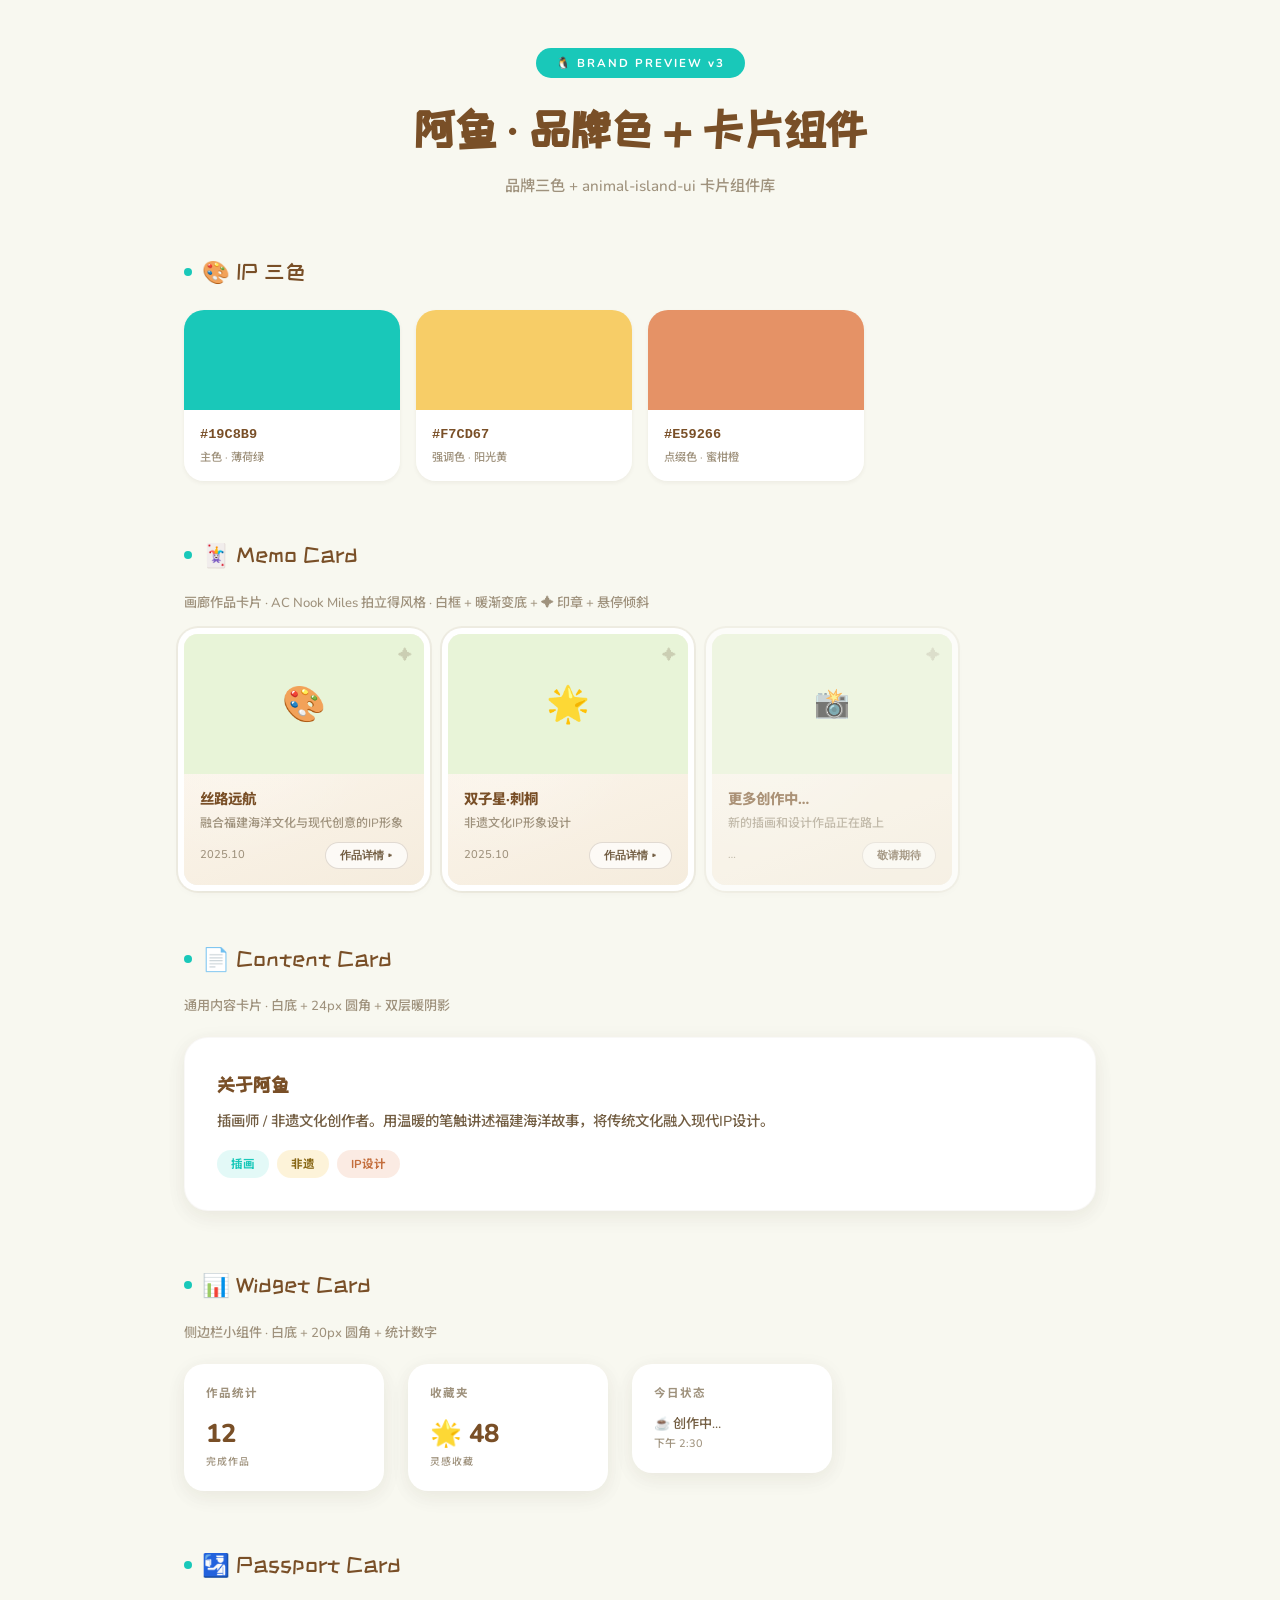
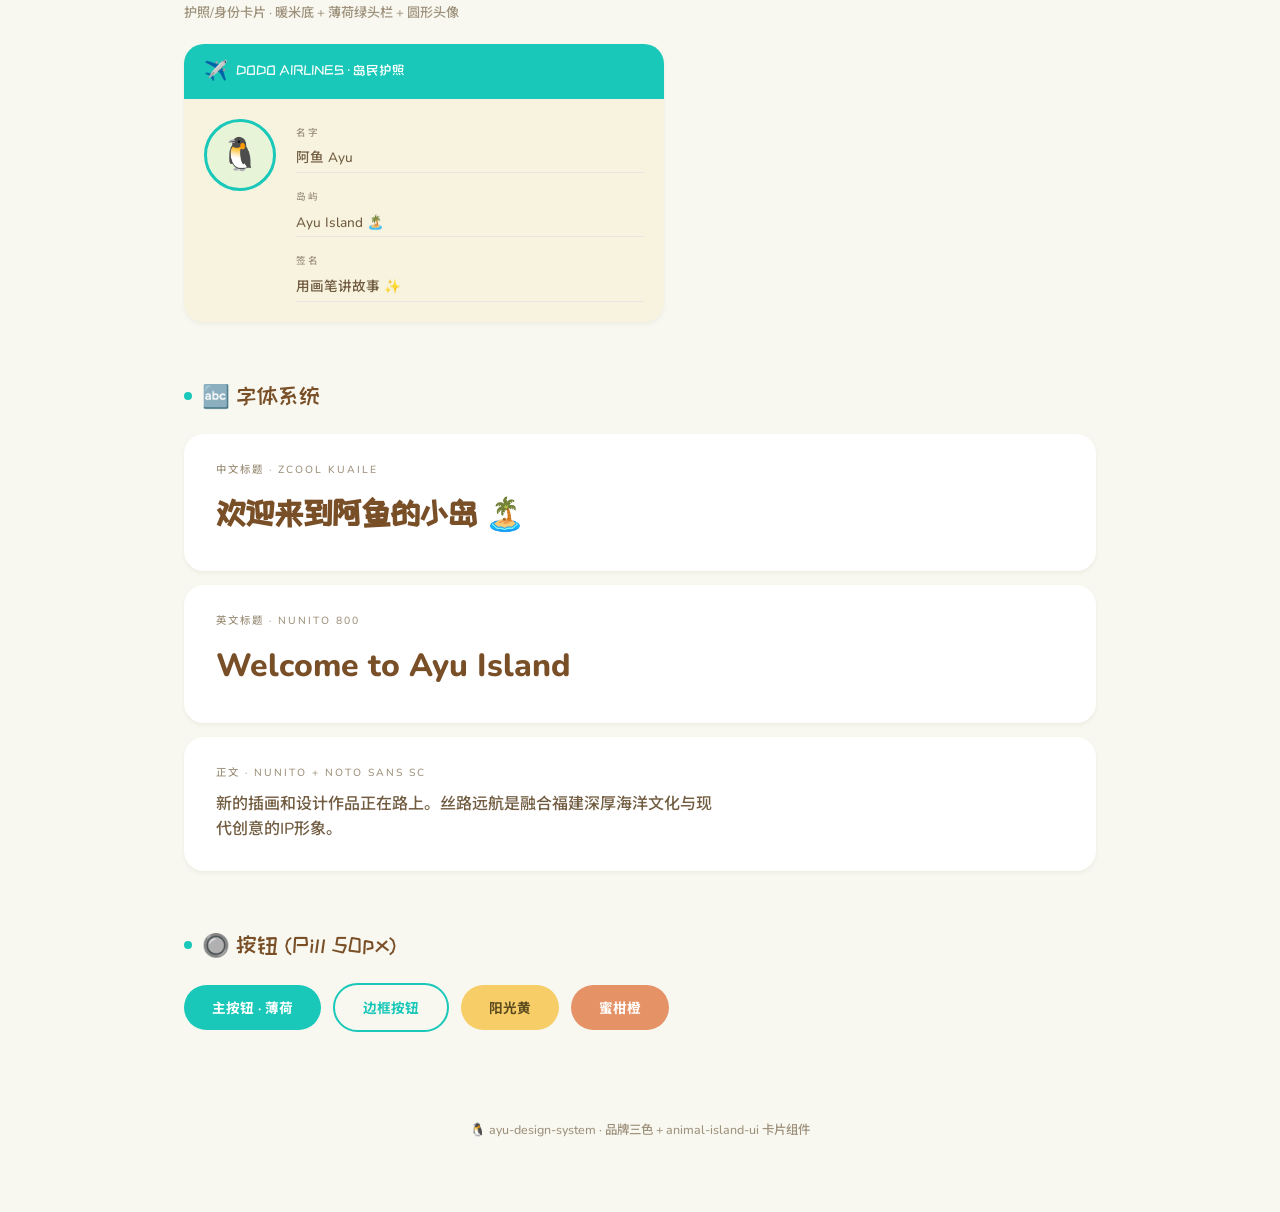
==== commit 2c34448d: "ayu brand v3 - cards" ====
--- a/ayu-brand-preview/index.html
+++ b/ayu-brand-preview/index.html
@@ -3,175 +3,306 @@
 <head>
 <meta charset="UTF-8">
 <meta name="viewport" content="width=device-width, initial-scale=1.0">
-<title>阿鱼 Brand Preview v2 — 品牌色预览</title>
+<title>阿鱼 Brand Preview v3 — 品牌色 + 卡片组件</title>
 <style>
 @import url('https://fonts.googleapis.com/css2?family=Nunito:wght@400;600;700;800;900&family=Noto+Sans+SC:wght@400;500;700&family=ZCOOL+KuaiLe&display=swap');
 
 * { margin: 0; padding: 0; box-sizing: border-box; }
+:root {
+  --ayu-mint: #19c8b9;
+  --ayu-yellow: #f7cd67;
+  --ayu-orange: #e59266;
+  --ayu-ink: #725d42;
+  --ayu-dark: #794f27;
+  --ayu-muted: #9f927d;
+  --ayu-bg: #f8f8f0;
+  --ayu-card: rgb(247,243,223);
+  --ayu-border: #c4b89e;
+  --ayu-shadow: 0 2px 4px rgba(61,52,40,0.06);
+  --ayu-shadow-lg: 0 4px 20px rgba(61,52,40,0.06), 0 8px 24px rgba(61,52,40,0.03);
+}
+
 body {
   font-family: Nunito, 'Noto Sans SC', sans-serif;
-  background: #f8f8f0;
-  color: #725d42;
+  background: var(--ayu-bg);
+  color: var(--ayu-ink);
   font-weight: 500;
   line-height: 1.6;
 }
-.container { max-width: 900px; margin: 0 auto; padding: 48px 24px; }
-
+.container { max-width: 960px; margin: 0 auto; padding: 48px 24px; }
+
+/* Header */
 .preview-header { text-align: center; margin-bottom: 56px; }
-.preview-badge { display: inline-block; background: #19c8b9; color: #fff; font-size: 0.72rem; font-weight: 700; letter-spacing: 2px; padding: 6px 20px; border-radius: 50px; margin-bottom: 16px; }
-.preview-header h1 { font-family: 'ZCOOL KuaiLe', cursive; font-size: clamp(2rem, 5vw, 2.8rem); color: #794f27; margin-bottom: 8px; }
-.preview-header .sub { font-size: 0.95rem; color: #9f927d; }
-
-.section { margin-bottom: 48px; }
-.section-title { font-family: 'ZCOOL KuaiLe', cursive; font-size: 1.4rem; color: #794f27; margin-bottom: 20px; display: flex; align-items: center; gap: 10px; }
-.section-title::before { content: ''; display: inline-block; width: 8px; height: 8px; background: #19c8b9; border-radius: 50%; }
+.preview-badge { display: inline-block; background: var(--ayu-mint); color: #fff; font-size: 0.72rem; font-weight: 700; letter-spacing: 2px; padding: 6px 20px; border-radius: 50px; margin-bottom: 16px; }
+.preview-header h1 { font-family: 'ZCOOL KuaiLe', cursive; font-size: clamp(2rem, 5vw, 2.8rem); color: var(--ayu-dark); margin-bottom: 8px; }
+.preview-header .sub { font-size: 0.95rem; color: var(--ayu-muted); }
+
+.section { margin-bottom: 56px; }
+.section-title { font-family: 'ZCOOL KuaiLe', cursive; font-size: 1.4rem; color: var(--ayu-dark); margin-bottom: 20px; display: flex; align-items: center; gap: 10px; }
+.section-title::before { content: ''; display: inline-block; width: 8px; height: 8px; background: var(--ayu-mint); border-radius: 50%; }
+.section-desc { font-size: 0.82rem; color: var(--ayu-muted); margin-bottom: 20px; }
 
 /* Swatches */
 .swatch-grid { display: grid; grid-template-columns: repeat(auto-fill, minmax(200px, 1fr)); gap: 16px; }
-.swatch { border-radius: 20px; overflow: hidden; box-shadow: 0 2px 8px rgba(61,52,40,0.1); }
-.swatch-color { height: 110px; display: flex; align-items: flex-end; padding: 14px; }
+.swatch { border-radius: 20px; overflow: hidden; box-shadow: var(--ayu-shadow); }
+.swatch-color { height: 100px; display: flex; align-items: flex-end; padding: 14px; }
 .swatch-info { background: #fff; padding: 14px 16px; font-size: 0.8rem; }
-.swatch-info .hex { font-weight: 700; font-family: monospace; font-size: 0.85rem; color: #794f27; }
-.swatch-info .role { color: #9f927d; font-size: 0.7rem; margin-top: 3px; }
-
-/* Compare */
-.compare-grid { display: grid; grid-template-columns: 1fr 1fr; gap: 20px; }
-.compare-col { border-radius: 20px; padding: 28px; }
-.compare-old { background: #eef5fc; border: 2px solid #c8ddf0; }
-.compare-new { background: #fff; border: 2px solid #e0ddd8; box-shadow: 0 4px 16px rgba(61,52,40,0.08); }
-.compare-col h4 { font-size: 0.72rem; letter-spacing: 2px; text-transform: uppercase; margin-bottom: 16px; }
-.compare-old h4 { color: #2B7FD8; }
-.compare-new h4 { color: #19c8b9; }
-.compare-swatch { display: flex; gap: 10px; margin-bottom: 16px; }
-.compare-swatch span { width: 40px; height: 40px; border-radius: 50%; border: 2px solid rgba(0,0,0,0.06); }
-.compare-btn { padding: 10px 24px; border-radius: 50px; border: none; font-weight: 700; font-size: 0.82rem; cursor: pointer; }
-
-/* Typography */
-.type-sample { background: #fff; border-radius: 20px; padding: 28px 32px; box-shadow: 0 2px 8px rgba(61,52,40,0.06); margin-bottom: 14px; }
-.type-sample .label { font-size: 0.65rem; color: #9f927d; letter-spacing: 2px; text-transform: uppercase; margin-bottom: 10px; }
-.type-sample h2 { font-family: 'ZCOOL KuaiLe', cursive; font-size: 2rem; color: #794f27; margin-bottom: 4px; }
-.type-sample p { font-size: 1rem; color: #725d42; max-width: 500px; }
+.swatch-info .hex { font-weight: 700; font-family: monospace; font-size: 0.85rem; color: var(--ayu-dark); }
+.swatch-info .role { color: var(--ayu-muted); font-size: 0.7rem; margin-top: 3px; }
 
 /* Buttons */
 .btn-row { display: flex; flex-wrap: wrap; gap: 12px; align-items: center; }
 .btn { font-family: Nunito, 'Noto Sans SC', sans-serif; font-size: 0.85rem; font-weight: 700; padding: 12px 28px; border-radius: 50px; border: none; cursor: pointer; transition: all 0.2s; }
-.btn-mint { background: #19c8b9; color: #fff; }
+.btn-mint { background: var(--ayu-mint); color: #fff; }
 .btn-mint:hover { background: #15b5a7; transform: translateY(-1px); box-shadow: 0 4px 12px rgba(25,200,185,0.3); }
-.btn-outline { background: transparent; border: 2px solid #19c8b9; color: #19c8b9; }
-.btn-outline:hover { background: #19c8b9; color: #fff; }
-.btn-yellow { background: #f7cd67; color: #5c4a1f; border: 1.5px solid #e8be50; }
-.btn-yellow:hover { background: #f0c040; }
-.btn-orange { background: #e59266; color: #fff; }
+.btn-outline { background: transparent; border: 2px solid var(--ayu-mint); color: var(--ayu-mint); }
+.btn-outline:hover { background: var(--ayu-mint); color: #fff; }
+.btn-yellow { background: var(--ayu-yellow); color: #5c4a1f; }
+.btn-yellow:hover { background: #e8be50; }
+.btn-orange { background: var(--ayu-orange); color: #fff; }
 .btn-orange:hover { background: #d97f52; }
 
 /* Tags */
 .tag-row { display: flex; flex-wrap: wrap; gap: 8px; }
 .tag { font-size: 0.72rem; font-weight: 700; padding: 5px 14px; border-radius: 50px; }
-.tag-mint { background: rgba(25,200,185,0.12); color: #19c8b9; }
+.tag-mint { background: rgba(25,200,185,0.12); color: var(--ayu-mint); }
 .tag-yellow { background: rgba(247,205,103,0.25); color: #8a6918; }
 .tag-orange { background: rgba(229,146,102,0.18); color: #c46e3d; }
 
-/* Card */
-.demo-card { background: #f7f3df; border-radius: 24px; padding: 32px; border: 2px solid #e0ddd8; }
-.demo-card h3 { font-family: 'ZCOOL KuaiLe', cursive; font-size: 1.2rem; color: #794f27; margin-bottom: 8px; }
-.demo-card p { font-size: 0.9rem; color: #725d42; margin-bottom: 16px; }
-
-.preview-footer { text-align: center; margin-top: 64px; padding: 24px; color: #9f927d; font-size: 0.78rem; }
-
-/* Visual divider */
-.spacer { height: 1px; background: #e0ddd8; margin: 12px 0 32px; }
-
-/* Color contrast demo - show on white bg vs on card bg */
-.contrast-row { display: flex; gap: 16px; flex-wrap: wrap; }
-.contrast-block { flex: 1; min-width: 160px; padding: 20px; border-radius: 16px; text-align: center; }
-.contrast-block .dot { width: 48px; height: 48px; border-radius: 50%; margin: 0 auto 10px; border: 2px solid rgba(0,0,0,0.05); }
-.contrast-block .label { font-size: 0.7rem; font-weight: 700; }
+/* ================================================================
+   ANIMAL-ISLAND-UI 卡片组件
+   ================================================================ */
+
+/* 1. Memo Card — 画廊作品卡片 (AC Nook Miles 风格) */
+.memo-card {
+  width: 240px;
+  flex-shrink: 0;
+  background:
+    radial-gradient(circle at 20% 30%, rgba(255,255,255,0.3) 0%, transparent 60%),
+    linear-gradient(160deg, #fdf6f0 0%, #faf3e8 50%, #f5ecdd 100%);
+  border-radius: 14px;
+  box-shadow:
+    0 0 0 6px #fff,
+    0 0 0 8px rgba(180,165,140,0.15),
+    0 3px 12px rgba(61,52,40,0.10);
+  position: relative;
+  overflow: hidden;
+  transition: transform 0.35s cubic-bezier(0.34, 1.56, 0.64, 1), box-shadow 0.35s;
+  display: flex;
+  flex-direction: column;
+}
+.memo-card:hover {
+  transform: scale(1.05) rotate(-1.5deg);
+  box-shadow:
+    0 0 0 6px #fff,
+    0 0 0 8px rgba(180,165,140,0.2),
+    0 6px 24px rgba(61,52,40,0.16);
+}
+.memo-card::before {
+  content: '✦';
+  position: absolute; top: 10px; right: 12px; z-index: 2;
+  font-size: 0.9rem; color: rgba(114,93,66,0.25); pointer-events: none;
+}
+.memo-img { width: 100%; height: 140px; overflow: hidden; background: #e8f4d8; display: flex; align-items: center; justify-content: center; font-size: 2.2rem; }
+.memo-body { padding: 14px 16px 16px; flex: 1; display: flex; flex-direction: column; }
+.memo-body h3 { font-family: Nunito, 'Noto Sans SC', sans-serif; font-size: 0.9rem; font-weight: 800; color: var(--ayu-dark); margin-bottom: 4px; }
+.memo-body p { font-size: 0.75rem; color: var(--ayu-muted); line-height: 1.4; flex: 1; }
+.memo-footer { display: flex; align-items: center; justify-content: space-between; margin-top: 10px; }
+.memo-date { font-size: 0.7rem; color: var(--ayu-muted); }
+.memo-detail-btn {
+  font-size: 0.7rem; font-weight: 700; padding: 5px 14px;
+  border-radius: 50px; border: 1.5px solid rgba(114,93,66,0.2);
+  background: rgba(255,255,255,0.7); color: var(--ayu-ink); cursor: pointer;
+}
+
+/* 2. Content Card — 通用内容卡片 (sp-card 风格) */
+.content-card {
+  background: #ffffff;
+  border-radius: 24px;
+  padding: 32px;
+  box-shadow: var(--ayu-shadow-lg);
+  border: 1px solid rgba(114,93,66,0.04);
+}
+.content-card h3 { font-family: 'ZCOOL KuaiLe', cursive; font-size: 1.2rem; color: var(--ayu-dark); margin-bottom: 8px; }
+.content-card p { font-size: 0.9rem; color: var(--ayu-ink); line-height: 1.7; margin-bottom: 16px; }
+
+/* 3. Widget Card — 侧边栏小组件 (sp-widget 风格) */
+.widget-card {
+  background: #ffffff;
+  border-radius: 20px;
+  padding: 20px 22px;
+  box-shadow: var(--ayu-shadow-lg);
+}
+.widget-card h4 { font-family: Nunito, 'Noto Sans SC', sans-serif; font-size: 0.72rem; font-weight: 700; color: var(--ayu-muted); letter-spacing: 1px; text-transform: uppercase; margin-bottom: 12px; }
+.widget-card .stat { font-family: Nunito, sans-serif; font-size: 1.6rem; font-weight: 800; color: var(--ayu-dark); }
+.widget-card .stat-label { font-size: 0.62rem; color: var(--ayu-muted); letter-spacing: 1px; }
+
+/* 4. Passport Card — 护照/身份卡片 */
+.passport-card {
+  background: var(--ayu-card);
+  border-radius: 20px;
+  box-shadow: var(--ayu-shadow);
+  overflow: hidden;
+  max-width: 480px;
+}
+.passport-header {
+  background: var(--ayu-mint);
+  padding: 12px 20px;
+  display: flex; align-items: center; gap: 8px;
+}
+.passport-header .icon { font-size: 1.2rem; }
+.passport-header .label { color: #fff; font-family: 'ZCOOL KuaiLe', cursive; font-size: 0.85rem; }
+.passport-body { display: flex; gap: 20px; padding: 20px; }
+.passport-avatar {
+  width: 72px; height: 72px; border-radius: 50%; border: 3px solid var(--ayu-mint);
+  overflow: hidden; flex-shrink: 0; background: #e8f4d8;
+  display: flex; align-items: center; justify-content: center; font-size: 2rem;
+}
+.passport-fields { flex: 1; display: flex; flex-direction: column; gap: 10px; }
+.passport-field label { font-size: 0.6rem; color: var(--ayu-muted); letter-spacing: 2px; text-transform: uppercase; }
+.passport-field .value { font-size: 0.85rem; color: var(--ayu-ink); font-weight: 500; padding: 3px 0; border-bottom: 1px solid #e8e6e3; }
+
+/* Card showcase layout */
+.card-showcase { display: flex; gap: 24px; flex-wrap: wrap; align-items: flex-start; }
+
+/* Typography */
+.type-sample { background: #fff; border-radius: 20px; padding: 28px 32px; box-shadow: var(--ayu-shadow); margin-bottom: 14px; }
+.type-sample .label { font-size: 0.65rem; color: var(--ayu-muted); letter-spacing: 2px; text-transform: uppercase; margin-bottom: 10px; }
+.type-sample h2 { font-family: 'ZCOOL KuaiLe', cursive; font-size: 2rem; color: var(--ayu-dark); margin-bottom: 4px; }
+.type-sample p { font-size: 1rem; color: var(--ayu-ink); max-width: 500px; }
+
+.preview-footer { text-align: center; margin-top: 64px; padding: 24px; color: var(--ayu-muted); font-size: 0.78rem; }
 </style>
 </head>
 <body>
 
 <div class="container">
   <div class="preview-header">
-    <div class="preview-badge">🐧 BRAND PREVIEW v2</div>
-    <h1>阿鱼 · 品牌色预览</h1>
-    <p class="sub">三色更鲜明 — 薄荷绿 · 阳光黄 · 蜜柑橙</p>
-  </div>
-
-  <!-- ===== 1. 品牌三色 ===== -->
-  <div class="section">
-    <div class="section-title">🎨 IP 三色（新版）</div>
+    <div class="preview-badge">🐧 BRAND PREVIEW v3</div>
+    <h1>阿鱼 · 品牌色 + 卡片组件</h1>
+    <p class="sub">品牌三色 + animal-island-ui 卡片组件库</p>
+  </div>
+
+  <!-- ===== 品牌三色 ===== -->
+  <div class="section">
+    <div class="section-title">🎨 IP 三色</div>
     <div class="swatch-grid">
-      <div class="swatch">
-        <div class="swatch-color" style="background:#19c8b9;"></div>
-        <div class="swatch-info">
-          <div class="hex">#19C8B9</div>
-          <div class="role">主色 · 薄荷绿 — 标题、链接、主按钮</div>
+      <div class="swatch"><div class="swatch-color" style="background:var(--ayu-mint);"></div><div class="swatch-info"><div class="hex">#19C8B9</div><div class="role">主色 · 薄荷绿</div></div></div>
+      <div class="swatch"><div class="swatch-color" style="background:var(--ayu-yellow);"></div><div class="swatch-info"><div class="hex">#F7CD67</div><div class="role">强调色 · 阳光黄</div></div></div>
+      <div class="swatch"><div class="swatch-color" style="background:var(--ayu-orange);"></div><div class="swatch-info"><div class="hex">#E59266</div><div class="role">点缀色 · 蜜柑橙</div></div></div>
+    </div>
+  </div>
+
+  <!-- ===== Memo Card · 画廊风格 ===== -->
+  <div class="section">
+    <div class="section-title">🃏 Memo Card</div>
+    <div class="section-desc">画廊作品卡片 · AC Nook Miles 拍立得风格 · 白框 + 暖渐变底 + ✦ 印章 + 悬停倾斜</div>
+    <div class="card-showcase">
+      <div class="memo-card">
+        <div class="memo-img">🎨</div>
+        <div class="memo-body">
+          <h3>丝路远航</h3>
+          <p>融合福建海洋文化与现代创意的IP形象</p>
+          <div class="memo-footer">
+            <span class="memo-date">2025.10</span>
+            <button class="memo-detail-btn">作品详情 ▸</button>
+          </div>
         </div>
       </div>
-      <div class="swatch">
-        <div class="swatch-color" style="background:#f7cd67;"></div>
-        <div class="swatch-info">
-          <div class="hex">#F7CD67</div>
-          <div class="role">强调色 · 阳光黄 — 高亮、徽章、装饰</div>
+      <div class="memo-card">
+        <div class="memo-img">🌟</div>
+        <div class="memo-body">
+          <h3>双子星·刺桐</h3>
+          <p>非遗文化IP形象设计</p>
+          <div class="memo-footer">
+            <span class="memo-date">2025.10</span>
+            <button class="memo-detail-btn">作品详情 ▸</button>
+          </div>
         </div>
       </div>
-      <div class="swatch">
-        <div class="swatch-color" style="background:#e59266;"></div>
-        <div class="swatch-info">
-          <div class="hex">#E59266</div>
-          <div class="role">点缀色 · 蜜柑橙 — 标签、CTA、点缀</div>
+      <div class="memo-card" style="opacity:0.6;">
+        <div class="memo-img" style="font-size:1.8rem;">📸</div>
+        <div class="memo-body">
+          <h3>更多创作中…</h3>
+          <p>新的插画和设计作品正在路上</p>
+          <div class="memo-footer">
+            <span class="memo-date">…</span>
+            <button class="memo-detail-btn" disabled>敬请期待</button>
+          </div>
         </div>
       </div>
     </div>
-    <div class="spacer"></div>
-    <p style="font-size:0.82rem;color:#9f927d;">暖米 #F7F3DF 退居背景/卡片底工具色，不作为品牌三色</p>
-  </div>
-
-  <!-- ===== 2. 对比 ===== -->
-  <div class="section">
-    <div class="section-title">🔄 对比：Esther → v1（暖米）→ v2（鲜明）</div>
-    <div class="compare-grid">
-      <div class="compare-col compare-old">
-        <h4>❌ Esther 原版</h4>
-        <div class="compare-swatch">
-          <span style="background:#2B7FD8;"></span>
-          <span style="background:#F4D758;"></span>
-          <span style="background:#E84A5F;"></span>
+  </div>
+
+  <!-- ===== Content Card · 通用内容 ===== -->
+  <div class="section">
+    <div class="section-title">📄 Content Card</div>
+    <div class="section-desc">通用内容卡片 · 白底 + 24px 圆角 + 双层暖阴影</div>
+    <div class="content-card">
+      <h3>关于阿鱼</h3>
+      <p>插画师 / 非遗文化创作者。用温暖的笔触讲述福建海洋故事，将传统文化融入现代IP设计。</p>
+      <div class="tag-row">
+        <span class="tag tag-mint">插画</span>
+        <span class="tag tag-yellow">非遗</span>
+        <span class="tag tag-orange">IP设计</span>
+      </div>
+    </div>
+  </div>
+
+  <!-- ===== Widget Card · 侧边栏 ===== -->
+  <div class="section">
+    <div class="section-title">📊 Widget Card</div>
+    <div class="section-desc">侧边栏小组件 · 白底 + 20px 圆角 + 统计数字</div>
+    <div class="card-showcase">
+      <div class="widget-card" style="width:200px;">
+        <h4>作品统计</h4>
+        <div class="stat">12</div>
+        <div class="stat-label">完成作品</div>
+      </div>
+      <div class="widget-card" style="width:200px;">
+        <h4>收藏夹</h4>
+        <div class="stat">🌟 48</div>
+        <div class="stat-label">灵感收藏</div>
+      </div>
+      <div class="widget-card" style="width:200px;">
+        <h4>今日状态</h4>
+        <div style="font-size:0.82rem;color:var(--ayu-ink);">☕ 创作中…</div>
+        <div style="font-size:0.68rem;color:var(--ayu-muted);">下午 2:30</div>
+      </div>
+    </div>
+  </div>
+
+  <!-- ===== Passport Card · 护照 ===== -->
+  <div class="section">
+    <div class="section-title">🛂 Passport Card</div>
+    <div class="section-desc">护照/身份卡片 · 暖米底 + 薄荷绿头栏 + 圆形头像</div>
+    <div class="passport-card">
+      <div class="passport-header">
+        <span class="icon">✈️</span>
+        <span class="label">DODO AIRLINES · 岛民护照</span>
+      </div>
+      <div class="passport-body">
+        <div class="passport-avatar">🐧</div>
+        <div class="passport-fields">
+          <div class="passport-field"><label>名字</label><div class="value">阿鱼 Ayu</div></div>
+          <div class="passport-field"><label>岛屿</label><div class="value">Ayu Island 🏝️</div></div>
+          <div class="passport-field"><label>签名</label><div class="value">用画笔讲故事 ✨</div></div>
         </div>
-        <p style="font-size:0.8rem;color:#4A5568;margin-bottom:12px;">蓝 · 金 · 红</p>
-      </div>
-      <div class="compare-col" style="background:#fff;border:2px solid #f7f3df;border-radius:20px;padding:28px;">
-        <h4 style="color:#19c8b9;font-size:0.72rem;letter-spacing:2px;text-transform:uppercase;margin-bottom:16px;">✅ 阿鱼 v2</h4>
-        <div class="compare-swatch">
-          <span style="background:#19c8b9;"></span>
-          <span style="background:#f7cd67;"></span>
-          <span style="background:#e59266;"></span>
-        </div>
-        <p style="font-size:0.8rem;color:#725d42;margin-bottom:12px;">薄荷 · 阳光黄 · 蜜柑橙</p>
-      </div>
-    </div>
-  </div>
-
-  <!-- ===== 3. 字体 ===== -->
+      </div>
+    </div>
+  </div>
+
+  <!-- ===== 字体 ===== -->
   <div class="section">
     <div class="section-title">🔤 字体系统</div>
-    <div class="type-sample">
-      <div class="label">中文标题 · ZCOOL KuaiLe</div>
-      <h2>欢迎来到阿鱼的小岛 🏝️</h2>
-    </div>
-    <div class="type-sample">
-      <div class="label">英文标题 · Nunito 800</div>
-      <h2 style="font-family:Nunito,sans-serif;font-weight:800;">Welcome to Ayu Island</h2>
-    </div>
-    <div class="type-sample">
-      <div class="label">正文 · Nunito + Noto Sans SC</div>
-      <p>新的插画和设计作品正在路上。丝路远航是融合福建深厚海洋文化与现代创意的IP形象。</p>
-    </div>
-  </div>
-
-  <!-- ===== 4. 按钮 ===== -->
-  <div class="section">
-    <div class="section-title">🔘 按钮</div>
+    <div class="type-sample"><div class="label">中文标题 · ZCOOL KuaiLe</div><h2>欢迎来到阿鱼的小岛 🏝️</h2></div>
+    <div class="type-sample"><div class="label">英文标题 · Nunito 800</div><h2 style="font-family:Nunito,sans-serif;font-weight:800;">Welcome to Ayu Island</h2></div>
+    <div class="type-sample"><div class="label">正文 · Nunito + Noto Sans SC</div><p>新的插画和设计作品正在路上。丝路远航是融合福建深厚海洋文化与现代创意的IP形象。</p></div>
+  </div>
+
+  <!-- ===== 按钮 ===== -->
+  <div class="section">
+    <div class="section-title">🔘 按钮 (Pill 50px)</div>
     <div class="btn-row">
       <button class="btn btn-mint">主按钮 · 薄荷</button>
       <button class="btn btn-outline">边框按钮</button>
@@ -180,57 +311,9 @@
     </div>
   </div>
 
-  <!-- ===== 5. 标签 ===== -->
-  <div class="section">
-    <div class="section-title">🏷️ 标签</div>
-    <div class="tag-row">
-      <span class="tag tag-mint">非遗</span>
-      <span class="tag tag-yellow">IP</span>
-      <span class="tag tag-orange">插画</span>
-      <span class="tag tag-mint">设计</span>
-      <span class="tag tag-orange">动森风</span>
-    </div>
-  </div>
-
-  <!-- ===== 6. 卡片 ===== -->
-  <div class="section">
-    <div class="section-title">🃏 卡片（暖米底）</div>
-    <div class="demo-card">
-      <h3>丝路远航</h3>
-      <p>"丝路远航"是融合福建深厚海洋文化与现代创意的IP形象。云澜与远帆，一个承载历史，一个诠释当下。</p>
-      <div class="tag-row">
-        <span class="tag tag-mint">插画</span>
-        <span class="tag tag-yellow">非遗</span>
-        <span class="tag tag-orange">IP</span>
-      </div>
-    </div>
-  </div>
-
-  <!-- ===== 7. 对比度验证 ===== -->
-  <div class="section">
-    <div class="section-title">👁️ 对比度验证：白底 vs 暖米底</div>
-    <div class="contrast-row">
-      <div class="contrast-block" style="background:#fff;">
-        <p style="font-size:0.65rem;color:#9f927d;margin-bottom:12px;">白底 #FFF</p>
-        <div class="dot" style="background:#f7cd67;"></div><div class="label" style="color:#8a6918;">阳光黄</div>
-      </div>
-      <div class="contrast-block" style="background:#f7f3df;">
-        <p style="font-size:0.65rem;color:#9f927d;margin-bottom:12px;">暖米底 #F7F3DF</p>
-        <div class="dot" style="background:#f7cd67;"></div><div class="label" style="color:#8a6918;">阳光黄</div>
-      </div>
-      <div class="contrast-block" style="background:#fff;">
-        <p style="font-size:0.65rem;color:#9f927d;margin-bottom:12px;">白底 #FFF</p>
-        <div class="dot" style="background:#e59266;"></div><div class="label" style="color:#c46e3d;">蜜柑橙</div>
-      </div>
-      <div class="contrast-block" style="background:#f7f3df;">
-        <p style="font-size:0.65rem;color:#9f927d;margin-bottom:12px;">暖米底 #F7F3DF</p>
-        <div class="dot" style="background:#e59266;"></div><div class="label" style="color:#c46e3d;">蜜柑橙</div>
-      </div>
-    </div>
-    <p style="font-size:0.78rem;color:#9f927d;margin-top:16px;">三个品牌色在白色和暖米色底上都清晰可辨 ✅</p>
-  </div>
-
-  <div class="preview-footer">🐧 ayu-design-system Brand Preview v2 · 组件库: animal-island-ui</div>
+  <div class="preview-footer">
+    🐧 ayu-design-system · 品牌三色 + animal-island-ui 卡片组件
+  </div>
 </div>
 </body>
 </html>
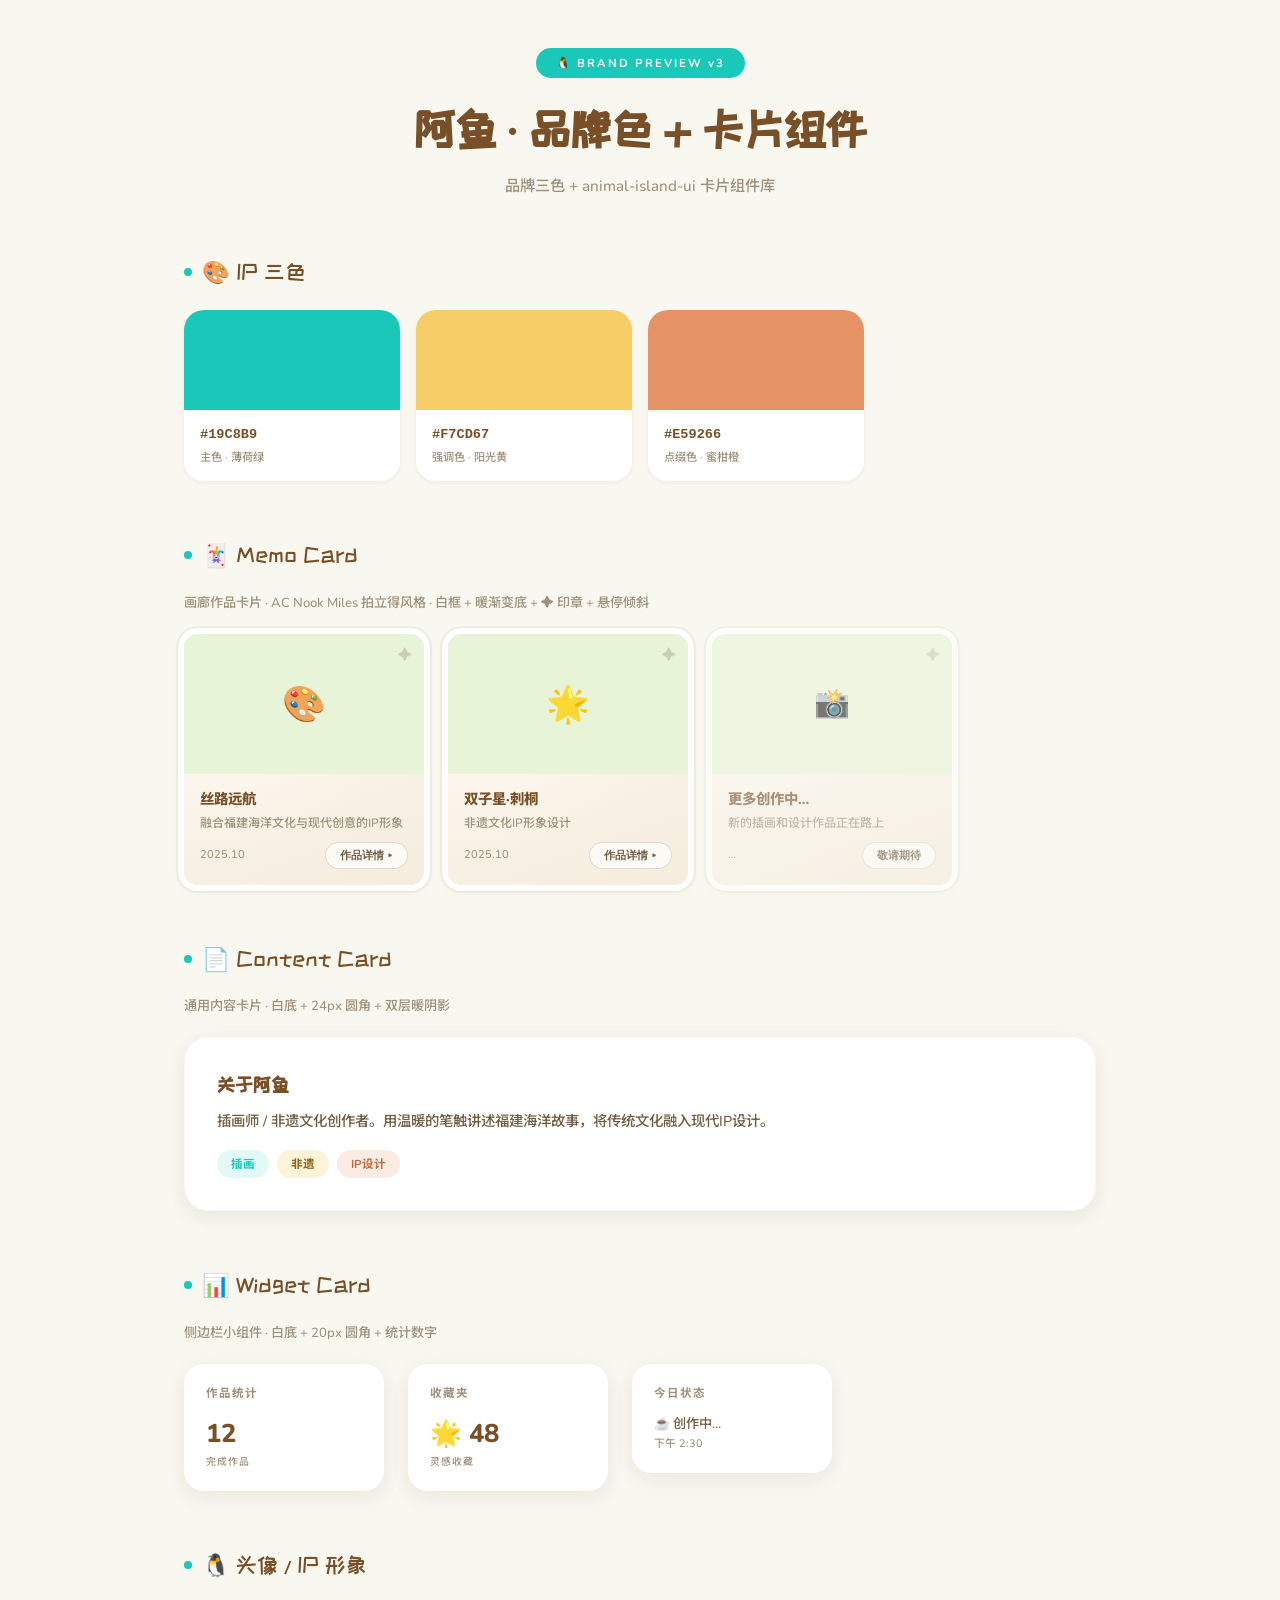
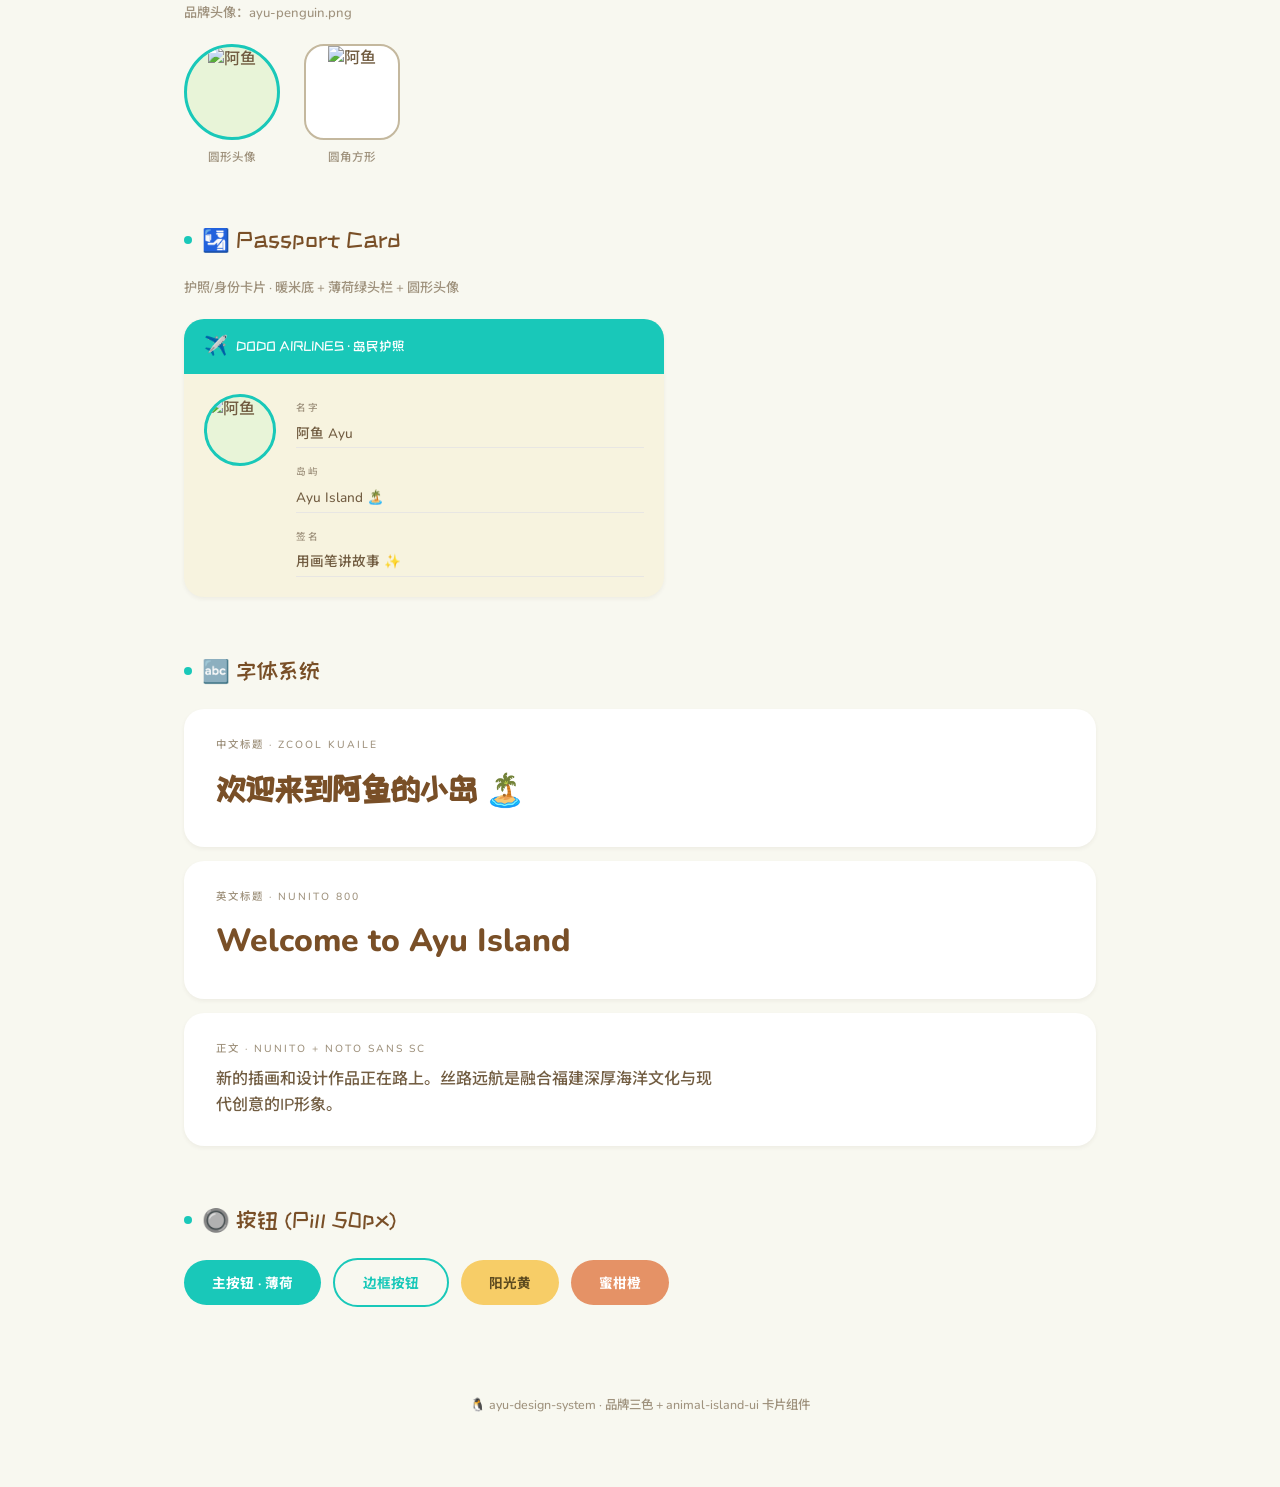
==== commit 0211bc8a: "ayu brand - add avatar" ====
--- a/ayu-brand-preview/index.html
+++ b/ayu-brand-preview/index.html
@@ -156,8 +156,9 @@
 .passport-avatar {
   width: 72px; height: 72px; border-radius: 50%; border: 3px solid var(--ayu-mint);
   overflow: hidden; flex-shrink: 0; background: #e8f4d8;
-  display: flex; align-items: center; justify-content: center; font-size: 2rem;
-}
+  display: flex; align-items: center; justify-content: center;
+}
+.passport-avatar img { width: 100%; height: 100%; object-fit: contain; }
 .passport-fields { flex: 1; display: flex; flex-direction: column; gap: 10px; }
 .passport-field label { font-size: 0.6rem; color: var(--ayu-muted); letter-spacing: 2px; text-transform: uppercase; }
 .passport-field .value { font-size: 0.85rem; color: var(--ayu-ink); font-weight: 500; padding: 3px 0; border-bottom: 1px solid #e8e6e3; }
@@ -272,6 +273,26 @@
     </div>
   </div>
 
+  <!-- ===== 头像/IP形象 ===== -->
+  <div class="section">
+    <div class="section-title">🐧 头像 / IP 形象</div>
+    <div class="section-desc">品牌头像：ayu-penguin.png</div>
+    <div class="card-showcase">
+      <div style="text-align:center;">
+        <div style="width:96px;height:96px;border-radius:50%;overflow:hidden;border:3px solid var(--ayu-mint);margin:0 auto 8px;background:#e8f4d8;">
+          <img src="https://yuanxuru-oss.github.io/Ayu-websites-pages/ayu-site/ayu-penguin.png" alt="阿鱼" style="width:100%;height:100%;object-fit:contain;">
+        </div>
+        <div style="font-size:0.72rem;color:var(--ayu-muted);">圆形头像</div>
+      </div>
+      <div style="text-align:center;">
+        <div style="width:96px;height:96px;border-radius:20px;overflow:hidden;border:2px solid var(--ayu-border);margin:0 auto 8px;background:#fff;">
+          <img src="https://yuanxuru-oss.github.io/Ayu-websites-pages/ayu-site/ayu-penguin.png" alt="阿鱼" style="width:100%;height:100%;object-fit:contain;">
+        </div>
+        <div style="font-size:0.72rem;color:var(--ayu-muted);">圆角方形</div>
+      </div>
+    </div>
+  </div>
+
   <!-- ===== Passport Card · 护照 ===== -->
   <div class="section">
     <div class="section-title">🛂 Passport Card</div>
@@ -282,7 +303,7 @@
         <span class="label">DODO AIRLINES · 岛民护照</span>
       </div>
       <div class="passport-body">
-        <div class="passport-avatar">🐧</div>
+        <div class="passport-avatar"><img src="https://yuanxuru-oss.github.io/Ayu-websites-pages/ayu-site/ayu-penguin.png" alt="阿鱼" style="width:100%;height:100%;object-fit:contain;"></div>
         <div class="passport-fields">
           <div class="passport-field"><label>名字</label><div class="value">阿鱼 Ayu</div></div>
           <div class="passport-field"><label>岛屿</label><div class="value">Ayu Island 🏝️</div></div>
